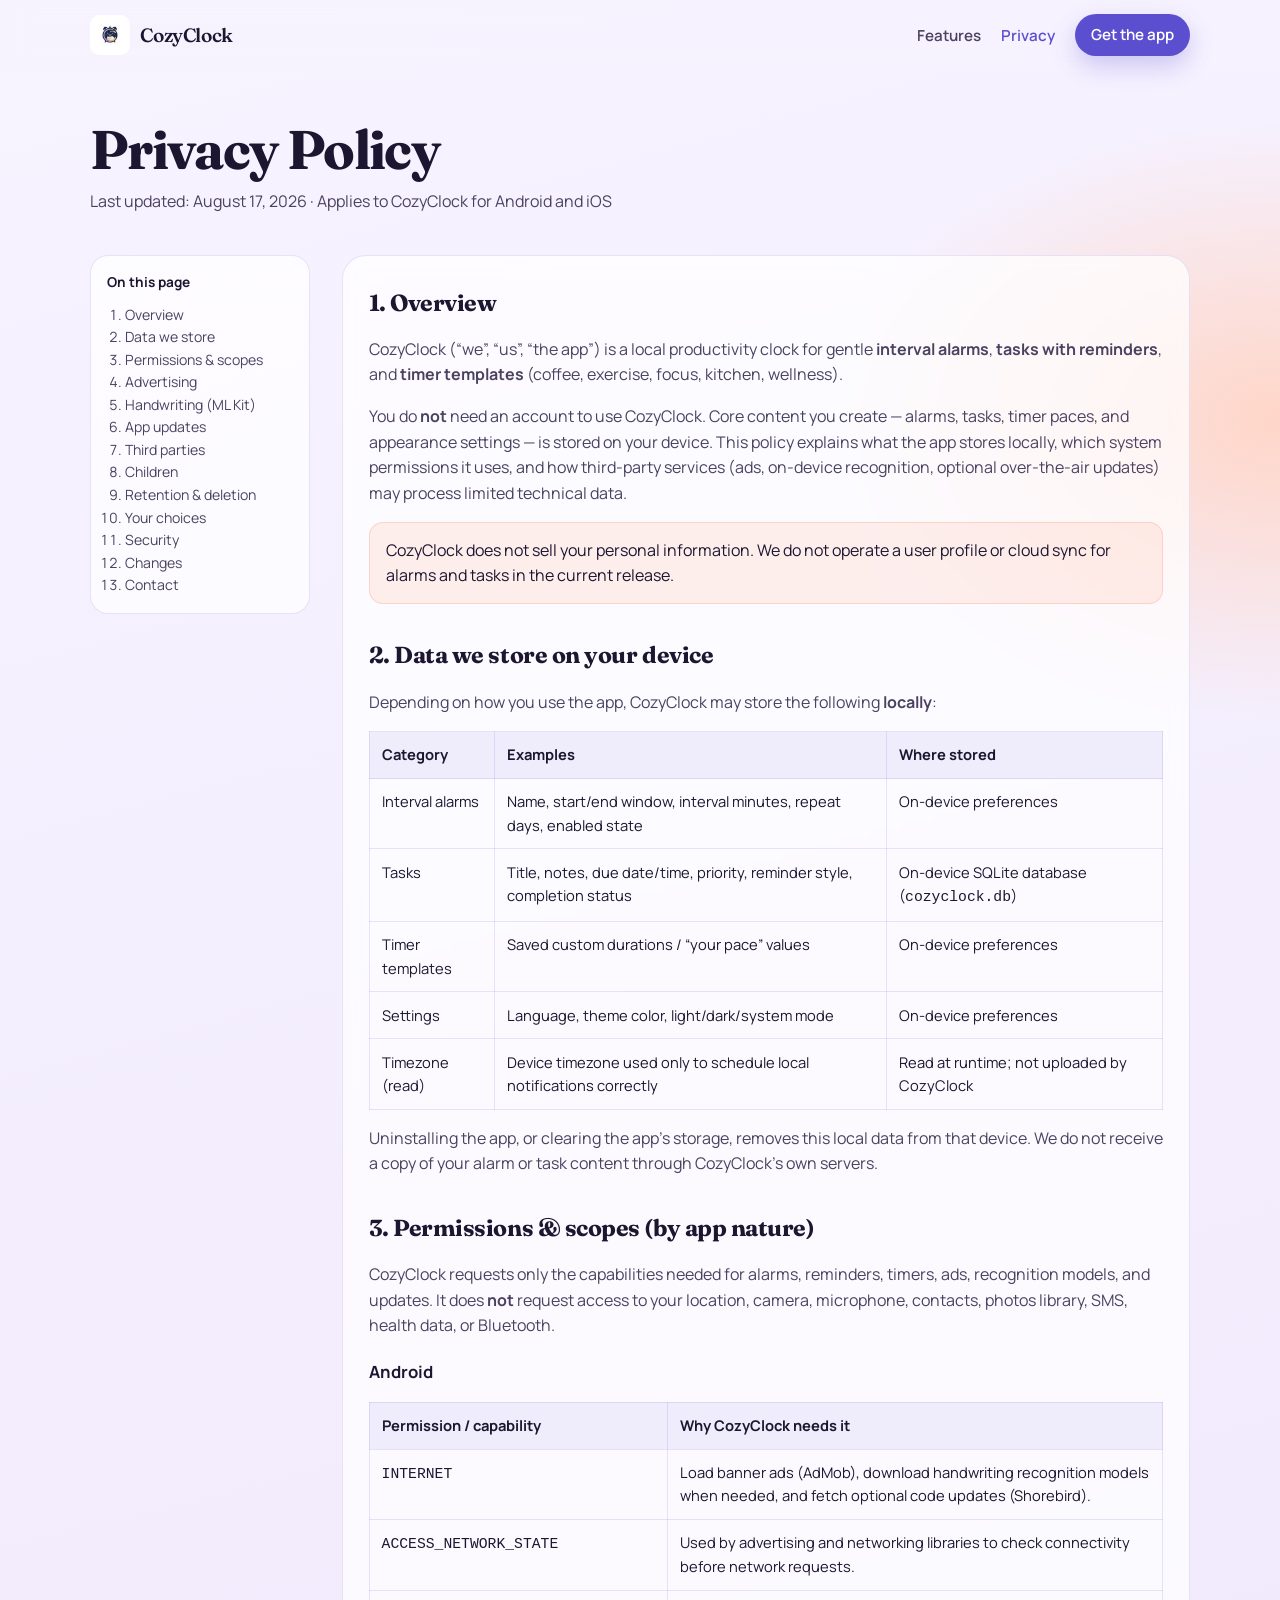
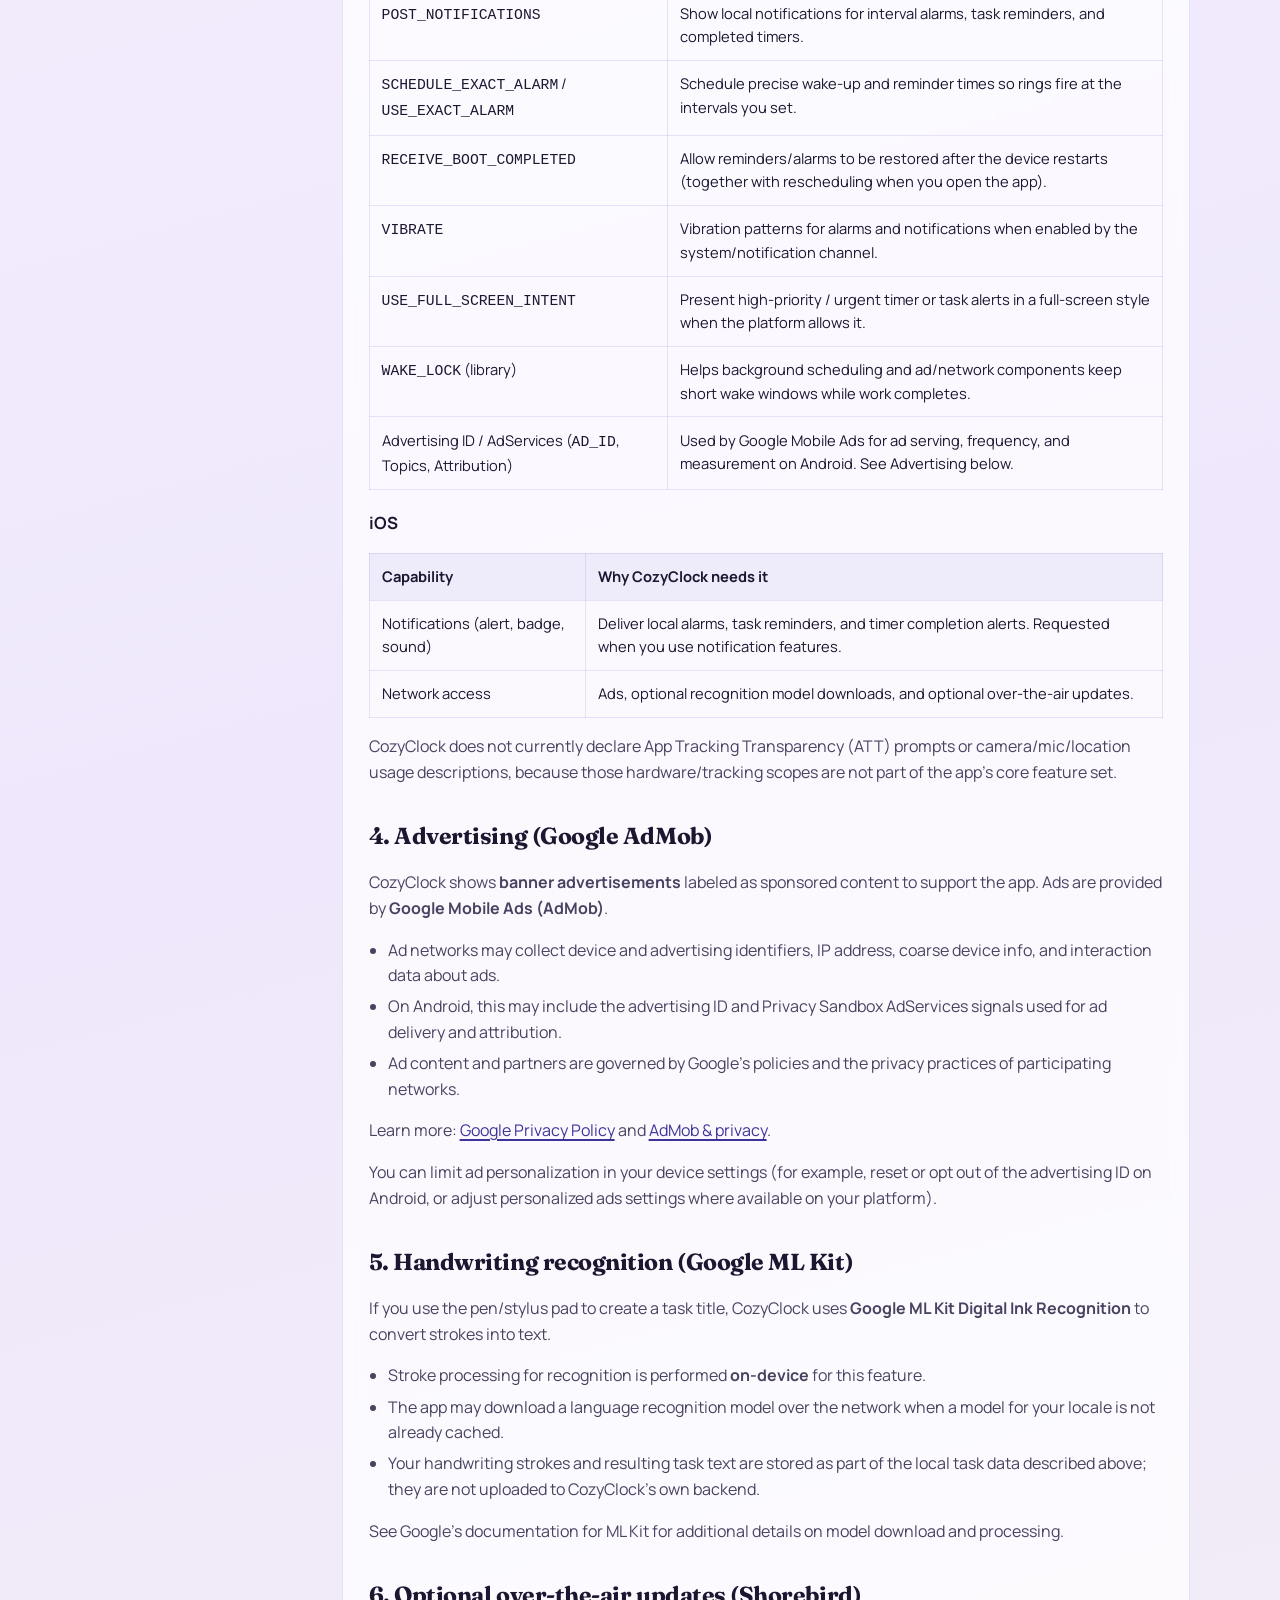
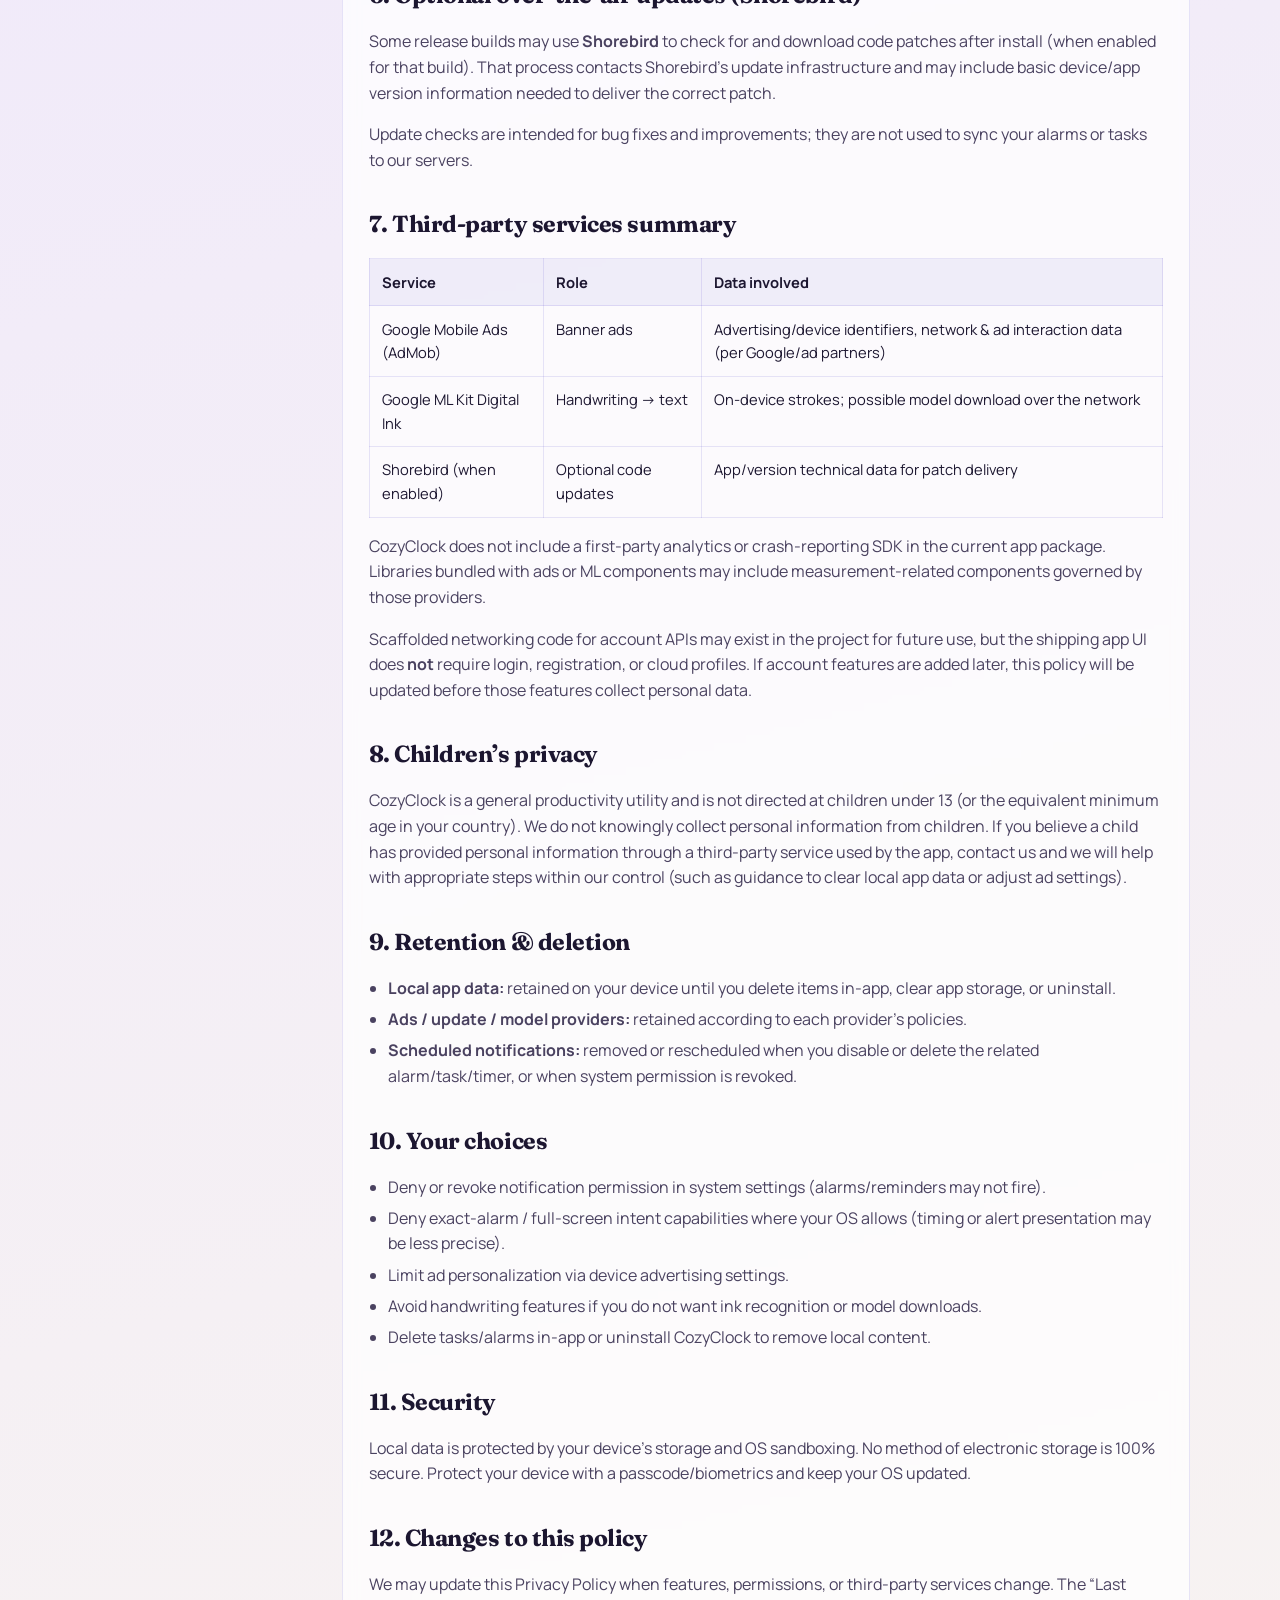
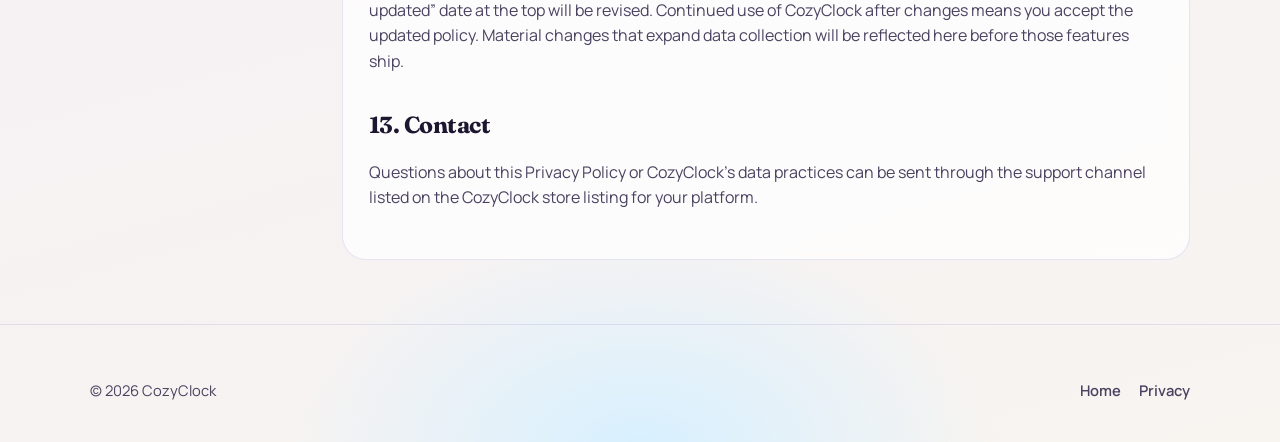
==== privacy.html @ d04f3361 "Add files via upload" ====
<!DOCTYPE html>
<html lang="en">
<head>
  <meta charset="UTF-8" />
  <meta name="viewport" content="width=device-width, initial-scale=1" />
  <title>Privacy Policy — CozyClock</title>
  <meta name="description" content="Privacy Policy for CozyClock, covering local data, notifications, advertising, handwriting recognition, and app permissions." />
  <meta name="theme-color" content="#5B4FCF" />
  <link rel="icon" href="assets/favicon.png" type="image/png" />
  <link rel="preconnect" href="https://fonts.googleapis.com" />
  <link rel="preconnect" href="https://fonts.gstatic.com" crossorigin />
  <link href="https://fonts.googleapis.com/css2?family=Fraunces:opsz,wght@9..144,500;9..144,650&family=Manrope:wght@400;600;700&display=swap" rel="stylesheet" />
  <link rel="stylesheet" href="css/style.css" />
</head>
<body>
  <header class="site-nav" id="siteNav">
    <div class="container nav-inner">
      <a class="brand" href="index.html">
        <img src="assets/logo.png" width="40" height="40" alt="CozyClock logo" />
        CozyClock
      </a>
      <button class="nav-toggle" id="navToggle" type="button" aria-label="Open menu" aria-expanded="false">
        <span></span><span></span><span></span>
      </button>
      <ul class="nav-links" id="navLinks">
        <li><a href="index.html#features">Features</a></li>
        <li><a class="is-active" href="privacy.html">Privacy</a></li>
        <li><a class="nav-cta" href="index.html#download">Get the app</a></li>
      </ul>
    </div>
  </header>

  <main>
    <div class="container page-hero">
      <h1>Privacy Policy</h1>
      <p class="meta">Last updated: August 17, 2026 · Applies to CozyClock for Android and iOS</p>
    </div>

    <section class="legal">
      <div class="container legal-layout">
        <nav class="toc" aria-label="Policy sections">
          <strong>On this page</strong>
          <ol>
            <li><a href="#overview">Overview</a></li>
            <li><a href="#data-we-store">Data we store</a></li>
            <li><a href="#permissions">Permissions &amp; scopes</a></li>
            <li><a href="#ads">Advertising</a></li>
            <li><a href="#mlkit">Handwriting (ML Kit)</a></li>
            <li><a href="#updates">App updates</a></li>
            <li><a href="#third-parties">Third parties</a></li>
            <li><a href="#children">Children</a></li>
            <li><a href="#retention">Retention &amp; deletion</a></li>
            <li><a href="#your-choices">Your choices</a></li>
            <li><a href="#security">Security</a></li>
            <li><a href="#changes">Changes</a></li>
            <li><a href="#contact">Contact</a></li>
          </ol>
        </nav>

        <article class="legal-body">
          <h2 id="overview">1. Overview</h2>
          <p>
            CozyClock (“we”, “us”, “the app”) is a local productivity clock for gentle <strong>interval alarms</strong>,
            <strong>tasks with reminders</strong>, and <strong>timer templates</strong> (coffee, exercise, focus, kitchen, wellness).
          </p>
          <p>
            You do <strong>not</strong> need an account to use CozyClock. Core content you create — alarms, tasks, timer paces,
            and appearance settings — is stored on your device. This policy explains what the app stores locally, which
            system permissions it uses, and how third-party services (ads, on-device recognition, optional over-the-air updates)
            may process limited technical data.
          </p>
          <div class="note">
            CozyClock does not sell your personal information. We do not operate a user profile or cloud sync for alarms and tasks in the current release.
          </div>

          <h2 id="data-we-store">2. Data we store on your device</h2>
          <p>Depending on how you use the app, CozyClock may store the following <strong>locally</strong>:</p>
          <table class="scope-table">
            <thead>
              <tr>
                <th>Category</th>
                <th>Examples</th>
                <th>Where stored</th>
              </tr>
            </thead>
            <tbody>
              <tr>
                <td>Interval alarms</td>
                <td>Name, start/end window, interval minutes, repeat days, enabled state</td>
                <td>On-device preferences</td>
              </tr>
              <tr>
                <td>Tasks</td>
                <td>Title, notes, due date/time, priority, reminder style, completion status</td>
                <td>On-device SQLite database (<code>cozyclock.db</code>)</td>
              </tr>
              <tr>
                <td>Timer templates</td>
                <td>Saved custom durations / “your pace” values</td>
                <td>On-device preferences</td>
              </tr>
              <tr>
                <td>Settings</td>
                <td>Language, theme color, light/dark/system mode</td>
                <td>On-device preferences</td>
              </tr>
              <tr>
                <td>Timezone (read)</td>
                <td>Device timezone used only to schedule local notifications correctly</td>
                <td>Read at runtime; not uploaded by CozyClock</td>
              </tr>
            </tbody>
          </table>
          <p>
            Uninstalling the app, or clearing the app’s storage, removes this local data from that device.
            We do not receive a copy of your alarm or task content through CozyClock’s own servers.
          </p>

          <h2 id="permissions">3. Permissions &amp; scopes (by app nature)</h2>
          <p>
            CozyClock requests only the capabilities needed for alarms, reminders, timers, ads, recognition models, and updates.
            It does <strong>not</strong> request access to your location, camera, microphone, contacts, photos library, SMS, health data, or Bluetooth.
          </p>

          <h3>Android</h3>
          <table class="scope-table">
            <thead>
              <tr>
                <th>Permission / capability</th>
                <th>Why CozyClock needs it</th>
              </tr>
            </thead>
            <tbody>
              <tr>
                <td><code>INTERNET</code></td>
                <td>Load banner ads (AdMob), download handwriting recognition models when needed, and fetch optional code updates (Shorebird).</td>
              </tr>
              <tr>
                <td><code>ACCESS_NETWORK_STATE</code></td>
                <td>Used by advertising and networking libraries to check connectivity before network requests.</td>
              </tr>
              <tr>
                <td><code>POST_NOTIFICATIONS</code></td>
                <td>Show local notifications for interval alarms, task reminders, and completed timers.</td>
              </tr>
              <tr>
                <td><code>SCHEDULE_EXACT_ALARM</code> / <code>USE_EXACT_ALARM</code></td>
                <td>Schedule precise wake-up and reminder times so rings fire at the intervals you set.</td>
              </tr>
              <tr>
                <td><code>RECEIVE_BOOT_COMPLETED</code></td>
                <td>Allow reminders/alarms to be restored after the device restarts (together with rescheduling when you open the app).</td>
              </tr>
              <tr>
                <td><code>VIBRATE</code></td>
                <td>Vibration patterns for alarms and notifications when enabled by the system/notification channel.</td>
              </tr>
              <tr>
                <td><code>USE_FULL_SCREEN_INTENT</code></td>
                <td>Present high-priority / urgent timer or task alerts in a full-screen style when the platform allows it.</td>
              </tr>
              <tr>
                <td><code>WAKE_LOCK</code> (library)</td>
                <td>Helps background scheduling and ad/network components keep short wake windows while work completes.</td>
              </tr>
              <tr>
                <td>Advertising ID / AdServices (<code>AD_ID</code>, Topics, Attribution)</td>
                <td>Used by Google Mobile Ads for ad serving, frequency, and measurement on Android. See Advertising below.</td>
              </tr>
            </tbody>
          </table>

          <h3>iOS</h3>
          <table class="scope-table">
            <thead>
              <tr>
                <th>Capability</th>
                <th>Why CozyClock needs it</th>
              </tr>
            </thead>
            <tbody>
              <tr>
                <td>Notifications (alert, badge, sound)</td>
                <td>Deliver local alarms, task reminders, and timer completion alerts. Requested when you use notification features.</td>
              </tr>
              <tr>
                <td>Network access</td>
                <td>Ads, optional recognition model downloads, and optional over-the-air updates.</td>
              </tr>
            </tbody>
          </table>
          <p>
            CozyClock does not currently declare App Tracking Transparency (ATT) prompts or camera/mic/location usage descriptions,
            because those hardware/tracking scopes are not part of the app’s core feature set.
          </p>

          <h2 id="ads">4. Advertising (Google AdMob)</h2>
          <p>
            CozyClock shows <strong>banner advertisements</strong> labeled as sponsored content to support the app.
            Ads are provided by <strong>Google Mobile Ads (AdMob)</strong>.
          </p>
          <ul>
            <li>Ad networks may collect device and advertising identifiers, IP address, coarse device info, and interaction data about ads.</li>
            <li>On Android, this may include the advertising ID and Privacy Sandbox AdServices signals used for ad delivery and attribution.</li>
            <li>Ad content and partners are governed by Google’s policies and the privacy practices of participating networks.</li>
          </ul>
          <p>
            Learn more: <a href="https://policies.google.com/privacy" rel="noopener noreferrer" target="_blank">Google Privacy Policy</a>
            and <a href="https://support.google.com/admob/answer/6128543" rel="noopener noreferrer" target="_blank">AdMob &amp; privacy</a>.
          </p>
          <p>
            You can limit ad personalization in your device settings (for example, reset or opt out of the advertising ID on Android,
            or adjust personalized ads settings where available on your platform).
          </p>

          <h2 id="mlkit">5. Handwriting recognition (Google ML Kit)</h2>
          <p>
            If you use the pen/stylus pad to create a task title, CozyClock uses <strong>Google ML Kit Digital Ink Recognition</strong>
            to convert strokes into text.
          </p>
          <ul>
            <li>Stroke processing for recognition is performed <strong>on-device</strong> for this feature.</li>
            <li>The app may download a language recognition model over the network when a model for your locale is not already cached.</li>
            <li>Your handwriting strokes and resulting task text are stored as part of the local task data described above; they are not uploaded to CozyClock’s own backend.</li>
          </ul>
          <p>
            See Google’s documentation for ML Kit for additional details on model download and processing.
          </p>

          <h2 id="updates">6. Optional over-the-air updates (Shorebird)</h2>
          <p>
            Some release builds may use <strong>Shorebird</strong> to check for and download code patches after install
            (when enabled for that build). That process contacts Shorebird’s update infrastructure and may include
            basic device/app version information needed to deliver the correct patch.
          </p>
          <p>
            Update checks are intended for bug fixes and improvements; they are not used to sync your alarms or tasks to our servers.
          </p>

          <h2 id="third-parties">7. Third-party services summary</h2>
          <table class="scope-table">
            <thead>
              <tr>
                <th>Service</th>
                <th>Role</th>
                <th>Data involved</th>
              </tr>
            </thead>
            <tbody>
              <tr>
                <td>Google Mobile Ads (AdMob)</td>
                <td>Banner ads</td>
                <td>Advertising/device identifiers, network &amp; ad interaction data (per Google/ad partners)</td>
              </tr>
              <tr>
                <td>Google ML Kit Digital Ink</td>
                <td>Handwriting → text</td>
                <td>On-device strokes; possible model download over the network</td>
              </tr>
              <tr>
                <td>Shorebird (when enabled)</td>
                <td>Optional code updates</td>
                <td>App/version technical data for patch delivery</td>
              </tr>
            </tbody>
          </table>
          <p>
            CozyClock does not include a first-party analytics or crash-reporting SDK in the current app package.
            Libraries bundled with ads or ML components may include measurement-related components governed by those providers.
          </p>
          <p>
            Scaffolded networking code for account APIs may exist in the project for future use, but the shipping app UI
            does <strong>not</strong> require login, registration, or cloud profiles. If account features are added later,
            this policy will be updated before those features collect personal data.
          </p>

          <h2 id="children">8. Children’s privacy</h2>
          <p>
            CozyClock is a general productivity utility and is not directed at children under 13 (or the equivalent minimum age
            in your country). We do not knowingly collect personal information from children. If you believe a child has
            provided personal information through a third-party service used by the app, contact us and we will help with
            appropriate steps within our control (such as guidance to clear local app data or adjust ad settings).
          </p>

          <h2 id="retention">9. Retention &amp; deletion</h2>
          <ul>
            <li><strong>Local app data:</strong> retained on your device until you delete items in-app, clear app storage, or uninstall.</li>
            <li><strong>Ads / update / model providers:</strong> retained according to each provider’s policies.</li>
            <li><strong>Scheduled notifications:</strong> removed or rescheduled when you disable or delete the related alarm/task/timer, or when system permission is revoked.</li>
          </ul>

          <h2 id="your-choices">10. Your choices</h2>
          <ul>
            <li>Deny or revoke notification permission in system settings (alarms/reminders may not fire).</li>
            <li>Deny exact-alarm / full-screen intent capabilities where your OS allows (timing or alert presentation may be less precise).</li>
            <li>Limit ad personalization via device advertising settings.</li>
            <li>Avoid handwriting features if you do not want ink recognition or model downloads.</li>
            <li>Delete tasks/alarms in-app or uninstall CozyClock to remove local content.</li>
          </ul>

          <h2 id="security">11. Security</h2>
          <p>
            Local data is protected by your device’s storage and OS sandboxing. No method of electronic storage is 100% secure.
            Protect your device with a passcode/biometrics and keep your OS updated.
          </p>

          <h2 id="changes">12. Changes to this policy</h2>
          <p>
            We may update this Privacy Policy when features, permissions, or third-party services change.
            The “Last updated” date at the top will be revised. Continued use of CozyClock after changes means you accept the updated policy.
            Material changes that expand data collection will be reflected here before those features ship.
          </p>

          <h2 id="contact">13. Contact</h2>
          <p>
            Questions about this Privacy Policy or CozyClock’s data practices can be sent through the support channel listed on the CozyClock store listing for your platform.
          </p>
        </article>
      </div>
    </section>
  </main>

  <footer class="site-footer">
    <div class="container footer-inner">
      <p>© <span id="year"></span> CozyClock</p>
      <ul class="footer-links">
        <li><a href="index.html">Home</a></li>
        <li><a href="privacy.html">Privacy</a></li>
      </ul>
    </div>
  </footer>

  <script src="https://code.jquery.com/jquery-3.7.1.min.js" integrity="sha256-/JqT3SQfawRcv/BIHPThkBvs0OEvtFFmqPF/lYI/Cxo=" crossorigin="anonymous"></script>
  <script src="js/main.js"></script>
</body>
</html>
---- css/style.css ----
:root {
  --ink: #1c1630;
  --ink-soft: #4a4260;
  --mist: #f3eefc;
  --lilac: #c9b8f5;
  --royal: #5b4fcf;
  --royal-deep: #3d3499;
  --coral: #ff8a65;
  --coral-deep: #e56a45;
  --surface: rgba(255, 255, 255, 0.72);
  --line: rgba(91, 79, 207, 0.14);
  --shadow: 0 24px 60px rgba(61, 52, 153, 0.18);
  --radius: 22px;
  --font-display: "Fraunces", Georgia, serif;
  --font-body: "Manrope", "Segoe UI", sans-serif;
  --max: 1100px;
}

*,
*::before,
*::after {
  box-sizing: border-box;
}

html {
  scroll-behavior: smooth;
}

body {
  margin: 0;
  font-family: var(--font-body);
  color: var(--ink);
  background:
    radial-gradient(1200px 700px at 12% -10%, #ddd2ff 0%, transparent 55%),
    radial-gradient(900px 600px at 100% 8%, #ffd6c8 0%, transparent 50%),
    radial-gradient(800px 500px at 50% 100%, #d7f0ff 0%, transparent 45%),
    linear-gradient(165deg, #f7f3ff 0%, #efe8fc 45%, #f8f4f0 100%);
  min-height: 100vh;
  line-height: 1.6;
  overflow-x: hidden;
}

img {
  max-width: 100%;
  height: auto;
  display: block;
}

a {
  color: var(--royal-deep);
  text-decoration-thickness: 1.5px;
  text-underline-offset: 3px;
}

a:hover {
  color: var(--coral-deep);
}

.container {
  width: min(100% - 2.5rem, var(--max));
  margin-inline: auto;
}

/* —— Nav —— */
.site-nav {
  position: sticky;
  top: 0;
  z-index: 50;
  backdrop-filter: blur(14px);
  background: rgba(247, 243, 255, 0.78);
  border-bottom: 1px solid transparent;
  transition: border-color 0.25s ease, box-shadow 0.25s ease;
}

.site-nav.is-scrolled {
  border-bottom-color: var(--line);
  box-shadow: 0 8px 30px rgba(61, 52, 153, 0.06);
}

.nav-inner {
  display: flex;
  align-items: center;
  justify-content: space-between;
  padding: 0.9rem 0;
  gap: 1rem;
}

.brand {
  display: inline-flex;
  align-items: center;
  gap: 0.65rem;
  color: inherit;
  text-decoration: none;
  font-family: var(--font-display);
  font-weight: 600;
  font-size: 1.2rem;
  letter-spacing: -0.02em;
}

.brand img {
  width: 40px;
  height: 40px;
  object-fit: contain;
  object-position: center;
  flex-shrink: 0;
  border-radius: 10px;
  background: #fff;
}

.logo-stage {
  position: relative;
  z-index: 2;
  width: min(100%, 340px);
  display: grid;
  place-items: center;
  animation: floatPhone 5.5s ease-in-out infinite;
}

.hero-logo {
  width: min(100%, 300px);
  height: auto;
  object-fit: contain;
  object-position: center;
  display: block;
}

.nav-links {
  display: flex;
  align-items: center;
  gap: 1.25rem;
  list-style: none;
  margin: 0;
  padding: 0;
}

.nav-links a {
  text-decoration: none;
  color: var(--ink-soft);
  font-size: 0.95rem;
  font-weight: 600;
}

.nav-links a:hover,
.nav-links a.is-active {
  color: var(--royal);
}

.nav-cta {
  display: inline-flex;
  align-items: center;
  justify-content: center;
  padding: 0.55rem 1rem;
  border-radius: 999px;
  background: var(--royal);
  color: #fff !important;
  text-decoration: none !important;
  font-weight: 700;
  font-size: 0.9rem;
  box-shadow: 0 10px 24px rgba(91, 79, 207, 0.28);
  transition: transform 0.2s ease, background 0.2s ease;
}

.nav-cta:hover {
  background: var(--royal-deep);
  transform: translateY(-1px);
  color: #fff !important;
}

.nav-toggle {
  display: none;
  border: 0;
  background: transparent;
  width: 42px;
  height: 42px;
  border-radius: 12px;
  cursor: pointer;
  position: relative;
}

.nav-toggle span {
  position: absolute;
  left: 11px;
  right: 11px;
  height: 2px;
  background: var(--ink);
  border-radius: 2px;
  transition: 0.2s ease;
}

.nav-toggle span:nth-child(1) { top: 14px; }
.nav-toggle span:nth-child(2) { top: 20px; }
.nav-toggle span:nth-child(3) { top: 26px; }

.nav-toggle.is-open span:nth-child(1) {
  top: 20px;
  transform: rotate(45deg);
}
.nav-toggle.is-open span:nth-child(2) { opacity: 0; }
.nav-toggle.is-open span:nth-child(3) {
  top: 20px;
  transform: rotate(-45deg);
}

/* —— Hero —— */
.hero {
  position: relative;
  min-height: calc(100vh - 72px);
  display: grid;
  align-items: center;
  padding: 2.5rem 0 4rem;
  overflow: hidden;
}

.hero-grid {
  display: grid;
  grid-template-columns: 1.05fr 0.95fr;
  gap: 2.5rem;
  align-items: center;
}

.hero-copy {
  position: relative;
  z-index: 2;
}

.hero-brand {
  margin: 0 0 0.85rem;
  font-family: var(--font-display);
  font-size: clamp(3rem, 7vw, 5.2rem);
  line-height: 0.95;
  letter-spacing: -0.04em;
  font-weight: 650;
  background: linear-gradient(120deg, var(--royal-deep) 10%, var(--royal) 45%, var(--coral) 100%);
  -webkit-background-clip: text;
  background-clip: text;
  color: transparent;
}

.hero-title {
  margin: 0 0 1rem;
  font-family: var(--font-display);
  font-size: clamp(1.45rem, 2.8vw, 2rem);
  font-weight: 500;
  line-height: 1.25;
  letter-spacing: -0.02em;
  color: var(--ink);
  max-width: 16ch;
}

.hero-lead {
  margin: 0 0 1.75rem;
  font-size: 1.08rem;
  color: var(--ink-soft);
  max-width: 36ch;
}

.cta-row {
  display: flex;
  flex-wrap: wrap;
  gap: 0.75rem;
}

.btn {
  display: inline-flex;
  align-items: center;
  justify-content: center;
  gap: 0.45rem;
  padding: 0.85rem 1.35rem;
  border-radius: 999px;
  font-weight: 700;
  font-size: 0.95rem;
  text-decoration: none;
  border: 1.5px solid transparent;
  transition: transform 0.2s ease, box-shadow 0.2s ease, background 0.2s ease;
  cursor: pointer;
}

.btn:hover {
  transform: translateY(-2px);
}

.btn-primary {
  background: linear-gradient(135deg, var(--royal) 0%, var(--royal-deep) 100%);
  color: #fff;
  box-shadow: 0 14px 32px rgba(91, 79, 207, 0.32);
}

.btn-primary:hover {
  color: #fff;
}

.btn-ghost {
  background: var(--surface);
  border-color: var(--line);
  color: var(--ink);
  backdrop-filter: blur(8px);
}

.btn-ghost:hover {
  color: var(--royal);
}

.hero-visual {
  position: relative;
  min-height: 420px;
  display: grid;
  place-items: center;
}

.hero-glow {
  position: absolute;
  inset: 8% 6%;
  background:
    radial-gradient(circle at 40% 35%, rgba(91, 79, 207, 0.35), transparent 55%),
    radial-gradient(circle at 70% 70%, rgba(255, 138, 101, 0.28), transparent 50%);
  filter: blur(8px);
  animation: pulseGlow 7s ease-in-out infinite;
}

.phone-shell {
  position: relative;
  width: min(100%, 300px);
  aspect-ratio: 9 / 17.5;
  border-radius: 36px;
  padding: 12px;
  background: linear-gradient(160deg, #2a2348, #151025);
  box-shadow: var(--shadow);
  animation: floatPhone 5.5s ease-in-out infinite;
}

.phone-screen {
  height: 100%;
  border-radius: 26px;
  overflow: hidden;
  background:
    linear-gradient(165deg, #6a5de8 0%, #4b3fc0 42%, #2f286e 100%);
  color: #fff;
  padding: 1.4rem 1.15rem 1.2rem;
  display: flex;
  flex-direction: column;
  gap: 1rem;
}

.phone-top {
  display: flex;
  justify-content: space-between;
  align-items: center;
  font-size: 0.78rem;
  opacity: 0.9;
}

.phone-clock {
  text-align: center;
  margin-top: 0.4rem;
}

.phone-clock .time {
  font-family: var(--font-display);
  font-size: 2.8rem;
  letter-spacing: -0.04em;
  line-height: 1;
}

.phone-clock .label {
  margin-top: 0.35rem;
  font-size: 0.82rem;
  opacity: 0.85;
}

.phone-cards {
  display: grid;
  gap: 0.65rem;
  margin-top: auto;
}

.mini-card {
  background: rgba(255, 255, 255, 0.14);
  border: 1px solid rgba(255, 255, 255, 0.18);
  border-radius: 16px;
  padding: 0.75rem 0.85rem;
  backdrop-filter: blur(6px);
}

.mini-card strong {
  display: block;
  font-size: 0.88rem;
}

.mini-card span {
  font-size: 0.75rem;
  opacity: 0.8;
}

.orbit {
  position: absolute;
  border-radius: 50%;
  border: 1px dashed rgba(91, 79, 207, 0.28);
  animation: spinSlow 28s linear infinite;
}

.orbit-1 {
  width: 360px;
  height: 360px;
}
.orbit-2 {
  width: 460px;
  height: 460px;
  animation-direction: reverse;
  animation-duration: 40s;
}

/* —— Sections —— */
section {
  padding: 4.5rem 0;
}

.section-head {
  max-width: 38rem;
  margin-bottom: 2.25rem;
}

.section-head h2 {
  margin: 0 0 0.65rem;
  font-family: var(--font-display);
  font-size: clamp(1.8rem, 3.4vw, 2.5rem);
  letter-spacing: -0.03em;
  line-height: 1.15;
}

.section-head p {
  margin: 0;
  color: var(--ink-soft);
  font-size: 1.05rem;
}

.feature-list {
  display: grid;
  grid-template-columns: repeat(3, 1fr);
  gap: 1.25rem;
}

.feature {
  padding: 1.4rem 1.35rem 1.5rem;
  border-radius: var(--radius);
  background: var(--surface);
  border: 1px solid var(--line);
  backdrop-filter: blur(10px);
  transition: transform 0.25s ease, box-shadow 0.25s ease;
}

.feature:hover {
  transform: translateY(-4px);
  box-shadow: 0 18px 40px rgba(61, 52, 153, 0.1);
}

.feature-icon {
  width: 44px;
  height: 44px;
  border-radius: 14px;
  display: grid;
  place-items: center;
  margin-bottom: 1rem;
  background: linear-gradient(145deg, rgba(91, 79, 207, 0.16), rgba(255, 138, 101, 0.18));
  color: var(--royal-deep);
  font-size: 1.2rem;
}

.feature h3 {
  margin: 0 0 0.45rem;
  font-size: 1.12rem;
  letter-spacing: -0.02em;
}

.feature p {
  margin: 0;
  color: var(--ink-soft);
  font-size: 0.96rem;
}

.how {
  background: linear-gradient(180deg, transparent, rgba(255, 255, 255, 0.35), transparent);
}

.steps {
  display: grid;
  grid-template-columns: repeat(3, 1fr);
  gap: 1.5rem;
  counter-reset: step;
}

.step {
  position: relative;
  padding-left: 0.25rem;
}

.step::before {
  counter-increment: step;
  content: counter(step);
  display: inline-grid;
  place-items: center;
  width: 36px;
  height: 36px;
  border-radius: 50%;
  margin-bottom: 0.85rem;
  background: var(--royal);
  color: #fff;
  font-weight: 700;
  font-size: 0.9rem;
  box-shadow: 0 10px 22px rgba(91, 79, 207, 0.25);
}

.step h3 {
  margin: 0 0 0.4rem;
  font-size: 1.1rem;
}

.step p {
  margin: 0;
  color: var(--ink-soft);
}

.privacy-teaser {
  display: grid;
  grid-template-columns: 1.2fr 0.8fr;
  gap: 2rem;
  align-items: center;
  padding: 2rem;
  border-radius: 28px;
  background:
    linear-gradient(135deg, rgba(91, 79, 207, 0.1), rgba(255, 138, 101, 0.12)),
    var(--surface);
  border: 1px solid var(--line);
}

.privacy-teaser ul {
  margin: 0.85rem 0 0;
  padding-left: 1.1rem;
  color: var(--ink-soft);
}

.privacy-teaser li + li {
  margin-top: 0.35rem;
}

.download {
  text-align: center;
}

.download .section-head {
  margin-inline: auto;
}

.store-row {
  display: flex;
  flex-wrap: wrap;
  justify-content: center;
  gap: 0.85rem;
  margin-top: 0.5rem;
}

.store-btn {
  min-width: 180px;
  background: #1c1630;
  color: #fff;
  border-radius: 14px;
  padding: 0.9rem 1.2rem;
  text-decoration: none;
  text-align: left;
  box-shadow: 0 14px 30px rgba(28, 22, 48, 0.2);
}

.store-btn small {
  display: block;
  opacity: 0.7;
  font-size: 0.72rem;
  font-weight: 500;
}

.store-btn strong {
  font-size: 1rem;
}

.store-btn:hover {
  color: #fff;
  transform: translateY(-2px);
}

.store-btn.is-soon {
  opacity: 0.72;
  pointer-events: none;
}

/* —— Footer —— */
.site-footer {
  padding: 2.5rem 0 2rem;
  border-top: 1px solid var(--line);
  color: var(--ink-soft);
  font-size: 0.92rem;
}

.footer-inner {
  display: flex;
  flex-wrap: wrap;
  gap: 1rem;
  justify-content: space-between;
  align-items: center;
}

.footer-links {
  display: flex;
  gap: 1.1rem;
  list-style: none;
  margin: 0;
  padding: 0;
}

.footer-links a {
  text-decoration: none;
  color: var(--ink-soft);
  font-weight: 600;
}

.footer-links a:hover {
  color: var(--royal);
}

/* —— Privacy page —— */
.page-hero {
  padding: 3rem 0 1.5rem;
}

.page-hero h1 {
  margin: 0 0 0.6rem;
  font-family: var(--font-display);
  font-size: clamp(2.2rem, 5vw, 3.4rem);
  letter-spacing: -0.03em;
  line-height: 1.1;
}

.page-hero .meta {
  margin: 0;
  color: var(--ink-soft);
}

.legal {
  padding: 1rem 0 4rem;
}

.legal-layout {
  display: grid;
  grid-template-columns: 220px 1fr;
  gap: 2rem;
  align-items: start;
}

.toc {
  position: sticky;
  top: 88px;
  padding: 1rem;
  border-radius: 18px;
  background: var(--surface);
  border: 1px solid var(--line);
}

.toc strong {
  display: block;
  margin-bottom: 0.65rem;
  font-size: 0.85rem;
}

.toc ol {
  margin: 0;
  padding-left: 1.1rem;
  font-size: 0.88rem;
  color: var(--ink-soft);
}

.toc a {
  text-decoration: none;
  color: inherit;
}

.toc a:hover {
  color: var(--royal);
}

.legal-body {
  background: var(--surface);
  border: 1px solid var(--line);
  border-radius: 24px;
  padding: 1.75rem 1.6rem 2rem;
  backdrop-filter: blur(8px);
}

.legal-body h2 {
  margin: 2rem 0 0.7rem;
  font-family: var(--font-display);
  font-size: 1.45rem;
  letter-spacing: -0.02em;
  scroll-margin-top: 96px;
}

.legal-body h2:first-child {
  margin-top: 0;
}

.legal-body h3 {
  margin: 1.25rem 0 0.45rem;
  font-size: 1.05rem;
}

.legal-body p,
.legal-body li {
  color: var(--ink-soft);
}

.legal-body ul,
.legal-body ol {
  padding-left: 1.2rem;
}

.legal-body li + li {
  margin-top: 0.35rem;
}

.scope-table {
  width: 100%;
  border-collapse: collapse;
  margin: 1rem 0;
  font-size: 0.92rem;
}

.scope-table th,
.scope-table td {
  border: 1px solid var(--line);
  padding: 0.7rem 0.75rem;
  text-align: left;
  vertical-align: top;
}

.scope-table th {
  background: rgba(91, 79, 207, 0.08);
  color: var(--ink);
  font-weight: 700;
}

.note {
  margin: 1rem 0;
  padding: 0.9rem 1rem;
  border-radius: 14px;
  background: rgba(255, 138, 101, 0.12);
  border: 1px solid rgba(255, 138, 101, 0.28);
  color: var(--ink);
}

/* —— Reveal —— */
.reveal {
  opacity: 0;
  transform: translateY(18px);
  transition: opacity 0.65s ease, transform 0.65s ease;
}

.reveal.is-visible {
  opacity: 1;
  transform: none;
}

@keyframes floatPhone {
  0%, 100% { transform: translateY(0); }
  50% { transform: translateY(-12px); }
}

@keyframes pulseGlow {
  0%, 100% { opacity: 0.85; transform: scale(1); }
  50% { opacity: 1; transform: scale(1.04); }
}

@keyframes spinSlow {
  to { transform: rotate(360deg); }
}

/* —— Responsive —— */
@media (max-width: 900px) {
  .hero-grid,
  .feature-list,
  .steps,
  .privacy-teaser,
  .legal-layout {
    grid-template-columns: 1fr;
  }

  .toc {
    position: static;
  }

  .hero-visual {
    min-height: 360px;
    order: -1;
  }

  .logo-stage {
    width: min(100%, 260px);
  }

  .hero-logo {
    width: min(100%, 240px);
  }

  .orbit-1,
  .orbit-2 {
    display: none;
  }
}

@media (max-width: 720px) {
  .nav-toggle {
    display: block;
  }

  .nav-links {
    position: absolute;
    top: calc(100% + 1px);
    left: 0;
    right: 0;
    display: none;
    flex-direction: column;
    align-items: stretch;
    gap: 0;
    padding: 0.75rem 1.25rem 1rem;
    background: rgba(247, 243, 255, 0.96);
    border-bottom: 1px solid var(--line);
    backdrop-filter: blur(12px);
  }

  .nav-links.is-open {
    display: flex;
  }

  .nav-links li {
    border-top: 1px solid var(--line);
  }

  .nav-links a {
    display: block;
    padding: 0.85rem 0.2rem;
  }

  .nav-cta {
    width: 100%;
    margin-top: 0.35rem;
  }

  .hero {
    min-height: auto;
    padding-top: 1.5rem;
  }

  .hero-title {
    max-width: none;
  }
}
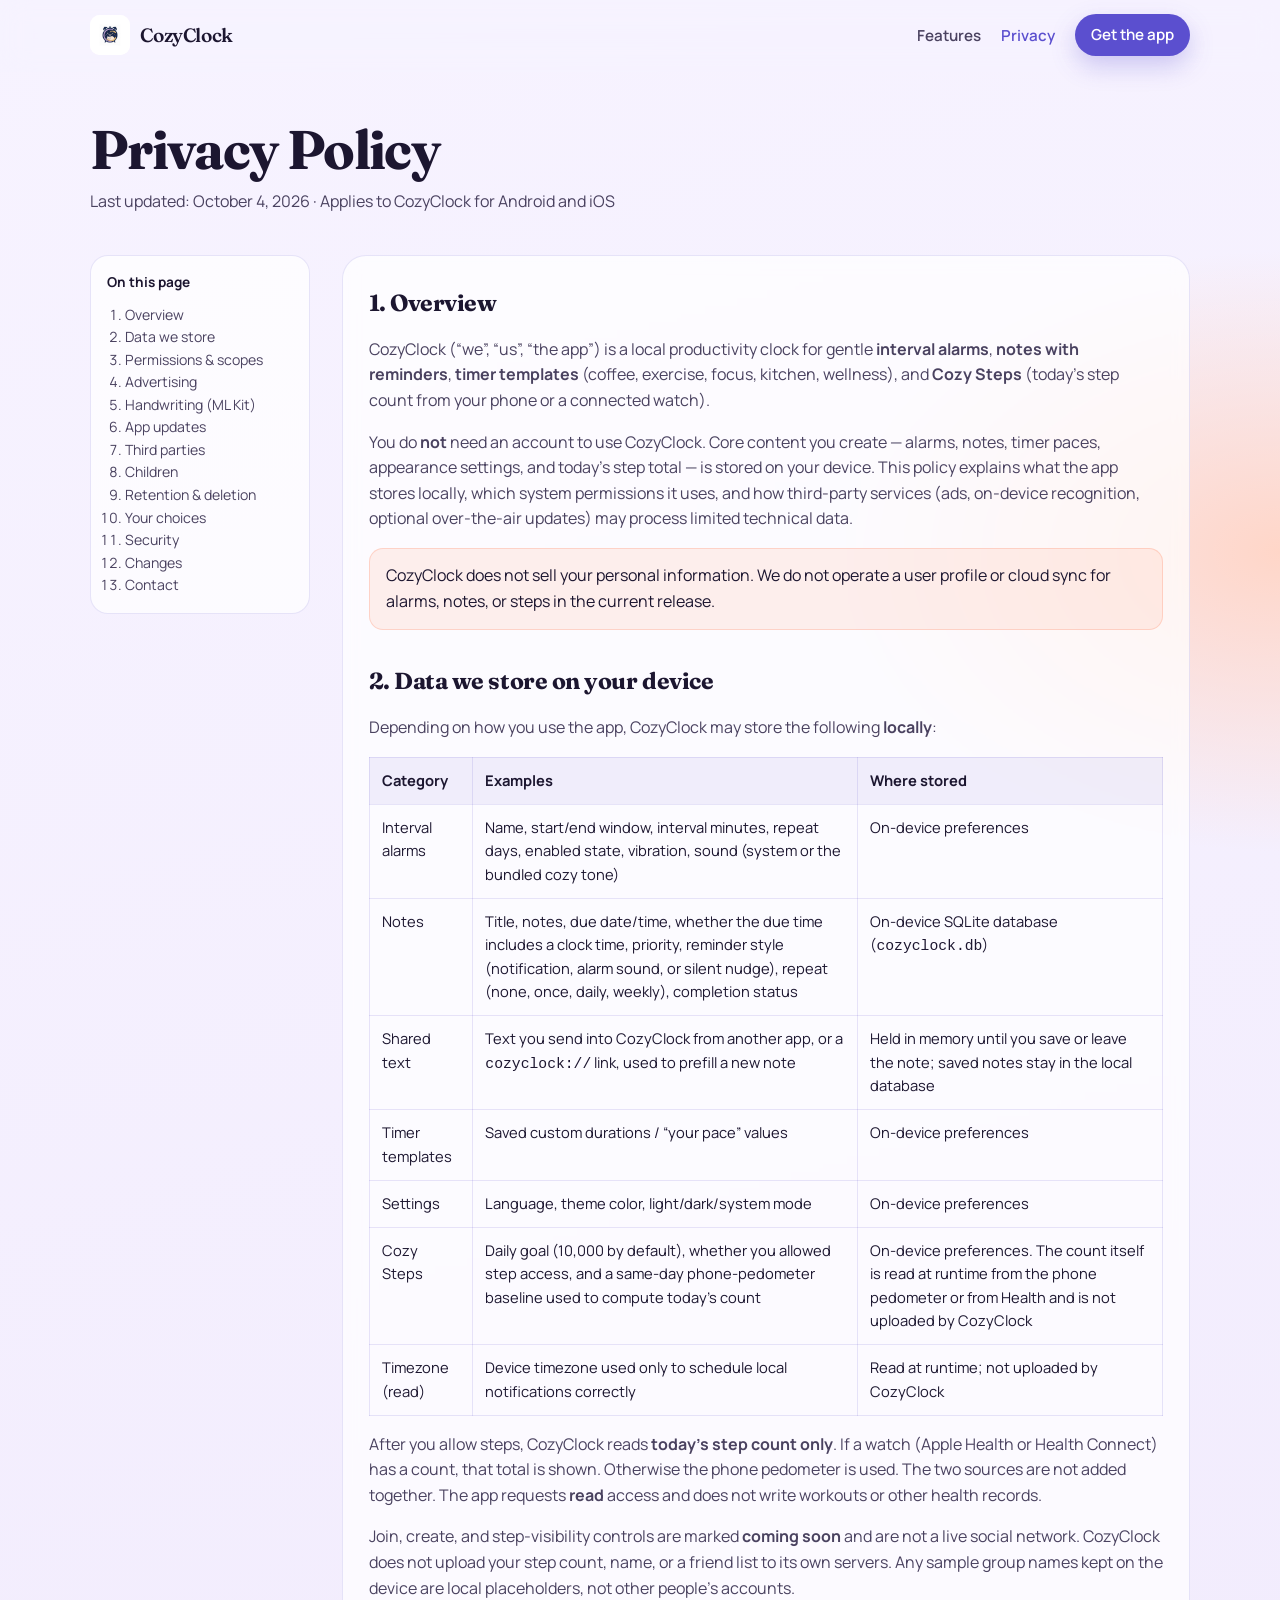
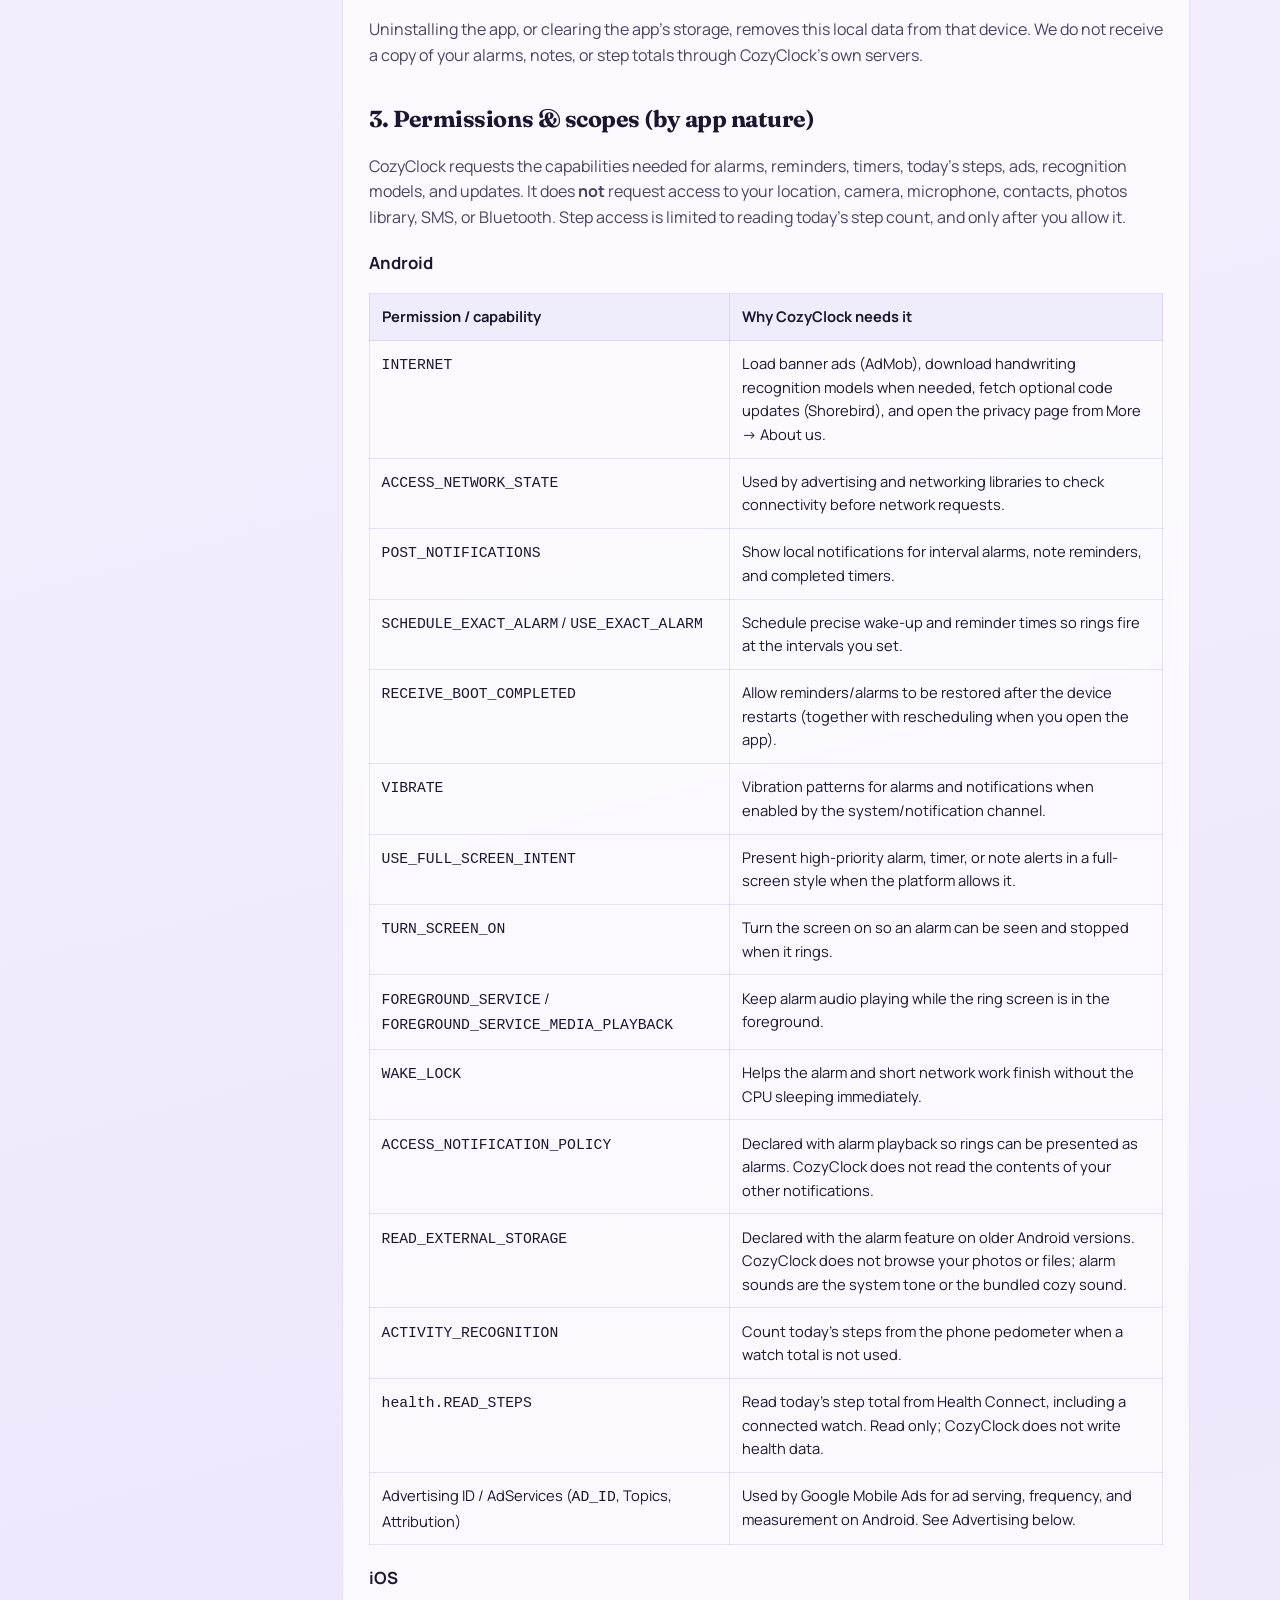
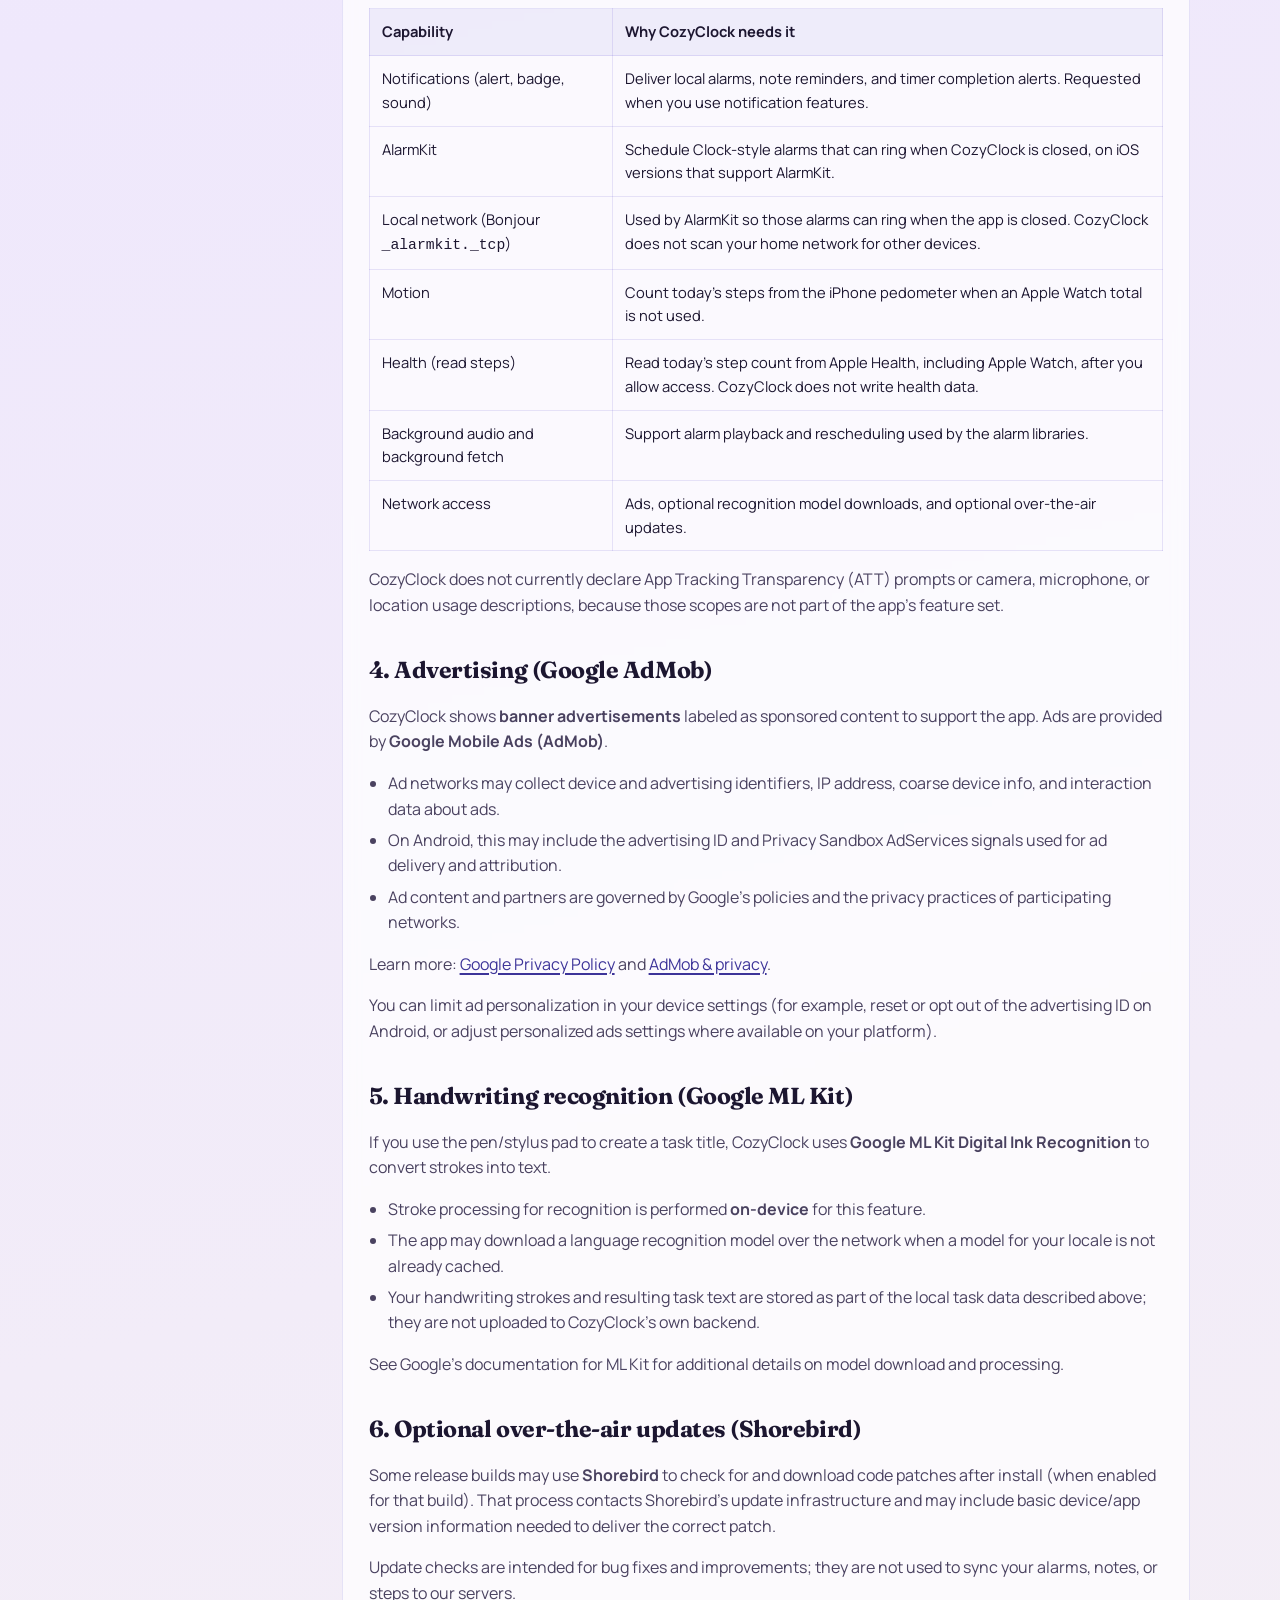
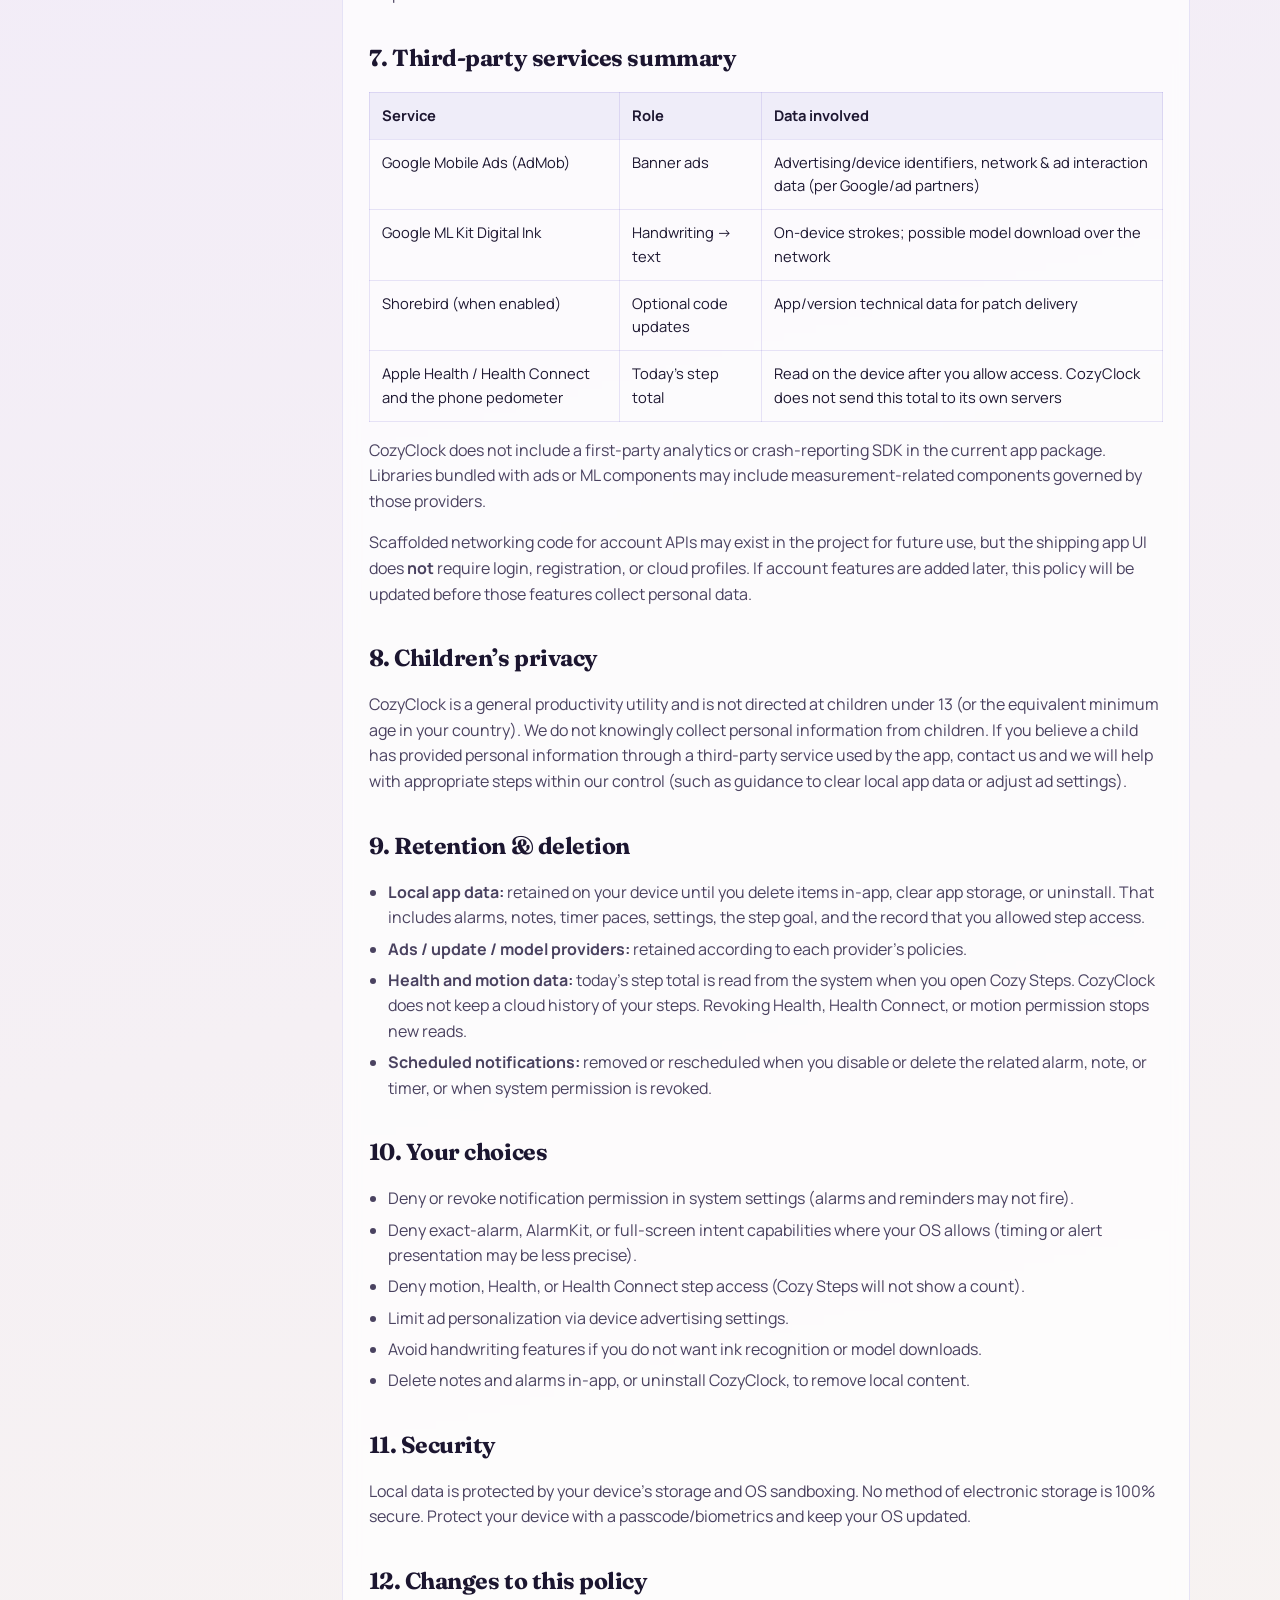
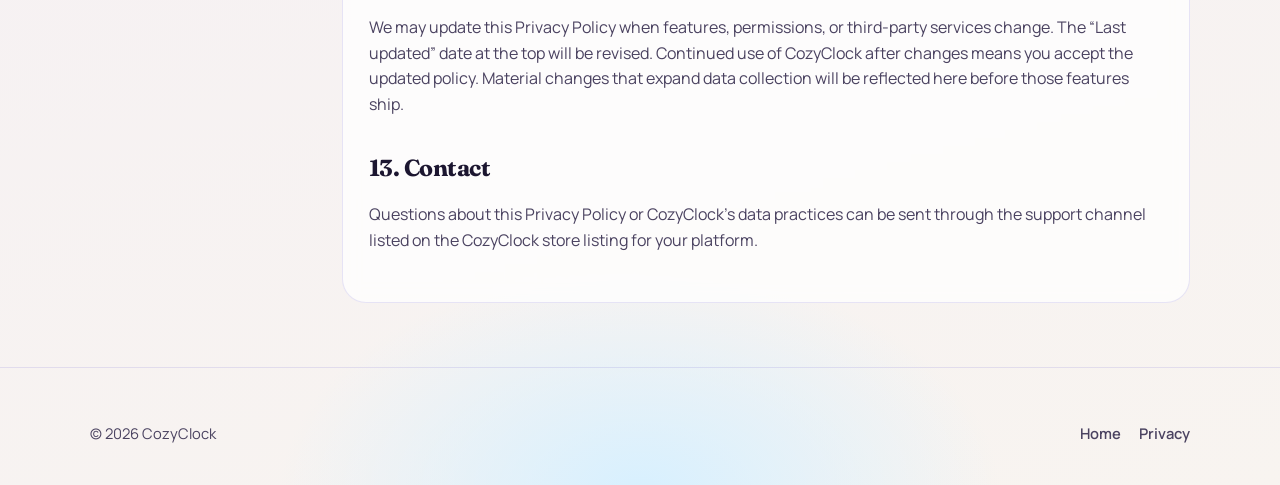
==== commit 6755f4d2: "Update privacy.html" ====
--- a/privacy.html
+++ b/privacy.html
@@ -4,7 +4,7 @@
   <meta charset="UTF-8" />
   <meta name="viewport" content="width=device-width, initial-scale=1" />
   <title>Privacy Policy — CozyClock</title>
-  <meta name="description" content="Privacy Policy for CozyClock, covering local data, notifications, advertising, handwriting recognition, and app permissions." />
+  <meta name="description" content="Privacy Policy for CozyClock, covering local alarms and notes, step counts, notifications, advertising, handwriting recognition, and app permissions." />
   <meta name="theme-color" content="#5B4FCF" />
   <link rel="icon" href="assets/favicon.png" type="image/png" />
   <link rel="preconnect" href="https://fonts.googleapis.com" />
@@ -33,7 +33,7 @@
   <main>
     <div class="container page-hero">
       <h1>Privacy Policy</h1>
-      <p class="meta">Last updated: August 17, 2026 · Applies to CozyClock for Android and iOS</p>
+      <p class="meta">Last updated: October 4, 2026 · Applies to CozyClock for Android and iOS</p>
     </div>
 
     <section class="legal">
@@ -61,16 +61,17 @@
           <h2 id="overview">1. Overview</h2>
           <p>
             CozyClock (“we”, “us”, “the app”) is a local productivity clock for gentle <strong>interval alarms</strong>,
-            <strong>tasks with reminders</strong>, and <strong>timer templates</strong> (coffee, exercise, focus, kitchen, wellness).
-          </p>
-          <p>
-            You do <strong>not</strong> need an account to use CozyClock. Core content you create — alarms, tasks, timer paces,
-            and appearance settings — is stored on your device. This policy explains what the app stores locally, which
-            system permissions it uses, and how third-party services (ads, on-device recognition, optional over-the-air updates)
+            <strong>notes with reminders</strong>, <strong>timer templates</strong> (coffee, exercise, focus, kitchen, wellness),
+            and <strong>Cozy Steps</strong> (today’s step count from your phone or a connected watch).
+          </p>
+          <p>
+            You do <strong>not</strong> need an account to use CozyClock. Core content you create — alarms, notes, timer paces,
+            appearance settings, and today’s step total — is stored on your device. This policy explains what the app stores locally,
+            which system permissions it uses, and how third-party services (ads, on-device recognition, optional over-the-air updates)
             may process limited technical data.
           </p>
           <div class="note">
-            CozyClock does not sell your personal information. We do not operate a user profile or cloud sync for alarms and tasks in the current release.
+            CozyClock does not sell your personal information. We do not operate a user profile or cloud sync for alarms, notes, or steps in the current release.
           </div>
 
           <h2 id="data-we-store">2. Data we store on your device</h2>
@@ -86,13 +87,18 @@
             <tbody>
               <tr>
                 <td>Interval alarms</td>
-                <td>Name, start/end window, interval minutes, repeat days, enabled state</td>
+                <td>Name, start/end window, interval minutes, repeat days, enabled state, vibration, sound (system or the bundled cozy tone)</td>
                 <td>On-device preferences</td>
               </tr>
               <tr>
-                <td>Tasks</td>
-                <td>Title, notes, due date/time, priority, reminder style, completion status</td>
+                <td>Notes</td>
+                <td>Title, notes, due date/time, whether the due time includes a clock time, priority, reminder style (notification, alarm sound, or silent nudge), repeat (none, once, daily, weekly), completion status</td>
                 <td>On-device SQLite database (<code>cozyclock.db</code>)</td>
+              </tr>
+              <tr>
+                <td>Shared text</td>
+                <td>Text you send into CozyClock from another app, or a <code>cozyclock://</code> link, used to prefill a new note</td>
+                <td>Held in memory until you save or leave the note; saved notes stay in the local database</td>
               </tr>
               <tr>
                 <td>Timer templates</td>
@@ -105,6 +111,11 @@
                 <td>On-device preferences</td>
               </tr>
               <tr>
+                <td>Cozy Steps</td>
+                <td>Daily goal (10,000 by default), whether you allowed step access, and a same-day phone-pedometer baseline used to compute today’s count</td>
+                <td>On-device preferences. The count itself is read at runtime from the phone pedometer or from Health and is not uploaded by CozyClock</td>
+              </tr>
+              <tr>
                 <td>Timezone (read)</td>
                 <td>Device timezone used only to schedule local notifications correctly</td>
                 <td>Read at runtime; not uploaded by CozyClock</td>
@@ -112,14 +123,21 @@
             </tbody>
           </table>
           <p>
+            After you allow steps, CozyClock reads <strong>today’s step count only</strong>. If a watch (Apple Health or Health Connect) has a count, that total is shown. Otherwise the phone pedometer is used. The two sources are not added together. The app requests <strong>read</strong> access and does not write workouts or other health records.
+          </p>
+          <p>
+            Join, create, and step-visibility controls are marked <strong>coming soon</strong> and are not a live social network. CozyClock does not upload your step count, name, or a friend list to its own servers. Any sample group names kept on the device are local placeholders, not other people’s accounts.
+          </p>
+          <p>
             Uninstalling the app, or clearing the app’s storage, removes this local data from that device.
-            We do not receive a copy of your alarm or task content through CozyClock’s own servers.
+            We do not receive a copy of your alarms, notes, or step totals through CozyClock’s own servers.
           </p>
 
           <h2 id="permissions">3. Permissions &amp; scopes (by app nature)</h2>
           <p>
-            CozyClock requests only the capabilities needed for alarms, reminders, timers, ads, recognition models, and updates.
-            It does <strong>not</strong> request access to your location, camera, microphone, contacts, photos library, SMS, health data, or Bluetooth.
+            CozyClock requests the capabilities needed for alarms, reminders, timers, today’s steps, ads, recognition models, and updates.
+            It does <strong>not</strong> request access to your location, camera, microphone, contacts, photos library, SMS, or Bluetooth.
+            Step access is limited to reading today’s step count, and only after you allow it.
           </p>
 
           <h3>Android</h3>
@@ -133,7 +151,7 @@
             <tbody>
               <tr>
                 <td><code>INTERNET</code></td>
-                <td>Load banner ads (AdMob), download handwriting recognition models when needed, and fetch optional code updates (Shorebird).</td>
+                <td>Load banner ads (AdMob), download handwriting recognition models when needed, fetch optional code updates (Shorebird), and open the privacy page from More → About us.</td>
               </tr>
               <tr>
                 <td><code>ACCESS_NETWORK_STATE</code></td>
@@ -141,7 +159,7 @@
               </tr>
               <tr>
                 <td><code>POST_NOTIFICATIONS</code></td>
-                <td>Show local notifications for interval alarms, task reminders, and completed timers.</td>
+                <td>Show local notifications for interval alarms, note reminders, and completed timers.</td>
               </tr>
               <tr>
                 <td><code>SCHEDULE_EXACT_ALARM</code> / <code>USE_EXACT_ALARM</code></td>
@@ -157,11 +175,35 @@
               </tr>
               <tr>
                 <td><code>USE_FULL_SCREEN_INTENT</code></td>
-                <td>Present high-priority / urgent timer or task alerts in a full-screen style when the platform allows it.</td>
-              </tr>
-              <tr>
-                <td><code>WAKE_LOCK</code> (library)</td>
-                <td>Helps background scheduling and ad/network components keep short wake windows while work completes.</td>
+                <td>Present high-priority alarm, timer, or note alerts in a full-screen style when the platform allows it.</td>
+              </tr>
+              <tr>
+                <td><code>TURN_SCREEN_ON</code></td>
+                <td>Turn the screen on so an alarm can be seen and stopped when it rings.</td>
+              </tr>
+              <tr>
+                <td><code>FOREGROUND_SERVICE</code> / <code>FOREGROUND_SERVICE_MEDIA_PLAYBACK</code></td>
+                <td>Keep alarm audio playing while the ring screen is in the foreground.</td>
+              </tr>
+              <tr>
+                <td><code>WAKE_LOCK</code></td>
+                <td>Helps the alarm and short network work finish without the CPU sleeping immediately.</td>
+              </tr>
+              <tr>
+                <td><code>ACCESS_NOTIFICATION_POLICY</code></td>
+                <td>Declared with alarm playback so rings can be presented as alarms. CozyClock does not read the contents of your other notifications.</td>
+              </tr>
+              <tr>
+                <td><code>READ_EXTERNAL_STORAGE</code></td>
+                <td>Declared with the alarm feature on older Android versions. CozyClock does not browse your photos or files; alarm sounds are the system tone or the bundled cozy sound.</td>
+              </tr>
+              <tr>
+                <td><code>ACTIVITY_RECOGNITION</code></td>
+                <td>Count today’s steps from the phone pedometer when a watch total is not used.</td>
+              </tr>
+              <tr>
+                <td><code>health.READ_STEPS</code></td>
+                <td>Read today’s step total from Health Connect, including a connected watch. Read only; CozyClock does not write health data.</td>
               </tr>
               <tr>
                 <td>Advertising ID / AdServices (<code>AD_ID</code>, Topics, Attribution)</td>
@@ -181,7 +223,27 @@
             <tbody>
               <tr>
                 <td>Notifications (alert, badge, sound)</td>
-                <td>Deliver local alarms, task reminders, and timer completion alerts. Requested when you use notification features.</td>
+                <td>Deliver local alarms, note reminders, and timer completion alerts. Requested when you use notification features.</td>
+              </tr>
+              <tr>
+                <td>AlarmKit</td>
+                <td>Schedule Clock-style alarms that can ring when CozyClock is closed, on iOS versions that support AlarmKit.</td>
+              </tr>
+              <tr>
+                <td>Local network (Bonjour <code>_alarmkit._tcp</code>)</td>
+                <td>Used by AlarmKit so those alarms can ring when the app is closed. CozyClock does not scan your home network for other devices.</td>
+              </tr>
+              <tr>
+                <td>Motion</td>
+                <td>Count today’s steps from the iPhone pedometer when an Apple Watch total is not used.</td>
+              </tr>
+              <tr>
+                <td>Health (read steps)</td>
+                <td>Read today’s step count from Apple Health, including Apple Watch, after you allow access. CozyClock does not write health data.</td>
+              </tr>
+              <tr>
+                <td>Background audio and background fetch</td>
+                <td>Support alarm playback and rescheduling used by the alarm libraries.</td>
               </tr>
               <tr>
                 <td>Network access</td>
@@ -190,8 +252,8 @@
             </tbody>
           </table>
           <p>
-            CozyClock does not currently declare App Tracking Transparency (ATT) prompts or camera/mic/location usage descriptions,
-            because those hardware/tracking scopes are not part of the app’s core feature set.
+            CozyClock does not currently declare App Tracking Transparency (ATT) prompts or camera, microphone, or location usage descriptions,
+            because those scopes are not part of the app’s feature set.
           </p>
 
           <h2 id="ads">4. Advertising (Google AdMob)</h2>
@@ -234,7 +296,7 @@
             basic device/app version information needed to deliver the correct patch.
           </p>
           <p>
-            Update checks are intended for bug fixes and improvements; they are not used to sync your alarms or tasks to our servers.
+            Update checks are intended for bug fixes and improvements; they are not used to sync your alarms, notes, or steps to our servers.
           </p>
 
           <h2 id="third-parties">7. Third-party services summary</h2>
@@ -261,6 +323,11 @@
                 <td>Shorebird (when enabled)</td>
                 <td>Optional code updates</td>
                 <td>App/version technical data for patch delivery</td>
+              </tr>
+              <tr>
+                <td>Apple Health / Health Connect and the phone pedometer</td>
+                <td>Today’s step total</td>
+                <td>Read on the device after you allow access. CozyClock does not send this total to its own servers</td>
               </tr>
             </tbody>
           </table>
@@ -284,18 +351,20 @@
 
           <h2 id="retention">9. Retention &amp; deletion</h2>
           <ul>
-            <li><strong>Local app data:</strong> retained on your device until you delete items in-app, clear app storage, or uninstall.</li>
+            <li><strong>Local app data:</strong> retained on your device until you delete items in-app, clear app storage, or uninstall. That includes alarms, notes, timer paces, settings, the step goal, and the record that you allowed step access.</li>
             <li><strong>Ads / update / model providers:</strong> retained according to each provider’s policies.</li>
-            <li><strong>Scheduled notifications:</strong> removed or rescheduled when you disable or delete the related alarm/task/timer, or when system permission is revoked.</li>
+            <li><strong>Health and motion data:</strong> today’s step total is read from the system when you open Cozy Steps. CozyClock does not keep a cloud history of your steps. Revoking Health, Health Connect, or motion permission stops new reads.</li>
+            <li><strong>Scheduled notifications:</strong> removed or rescheduled when you disable or delete the related alarm, note, or timer, or when system permission is revoked.</li>
           </ul>
 
           <h2 id="your-choices">10. Your choices</h2>
           <ul>
-            <li>Deny or revoke notification permission in system settings (alarms/reminders may not fire).</li>
-            <li>Deny exact-alarm / full-screen intent capabilities where your OS allows (timing or alert presentation may be less precise).</li>
+            <li>Deny or revoke notification permission in system settings (alarms and reminders may not fire).</li>
+            <li>Deny exact-alarm, AlarmKit, or full-screen intent capabilities where your OS allows (timing or alert presentation may be less precise).</li>
+            <li>Deny motion, Health, or Health Connect step access (Cozy Steps will not show a count).</li>
             <li>Limit ad personalization via device advertising settings.</li>
             <li>Avoid handwriting features if you do not want ink recognition or model downloads.</li>
-            <li>Delete tasks/alarms in-app or uninstall CozyClock to remove local content.</li>
+            <li>Delete notes and alarms in-app, or uninstall CozyClock, to remove local content.</li>
           </ul>
 
           <h2 id="security">11. Security</h2>
--- a/css/style.css
+++ b/css/style.css
@@ -483,7 +483,7 @@
 
 .steps {
   display: grid;
-  grid-template-columns: repeat(3, 1fr);
+  grid-template-columns: repeat(4, 1fr);
   gap: 1.5rem;
   counter-reset: step;
 }
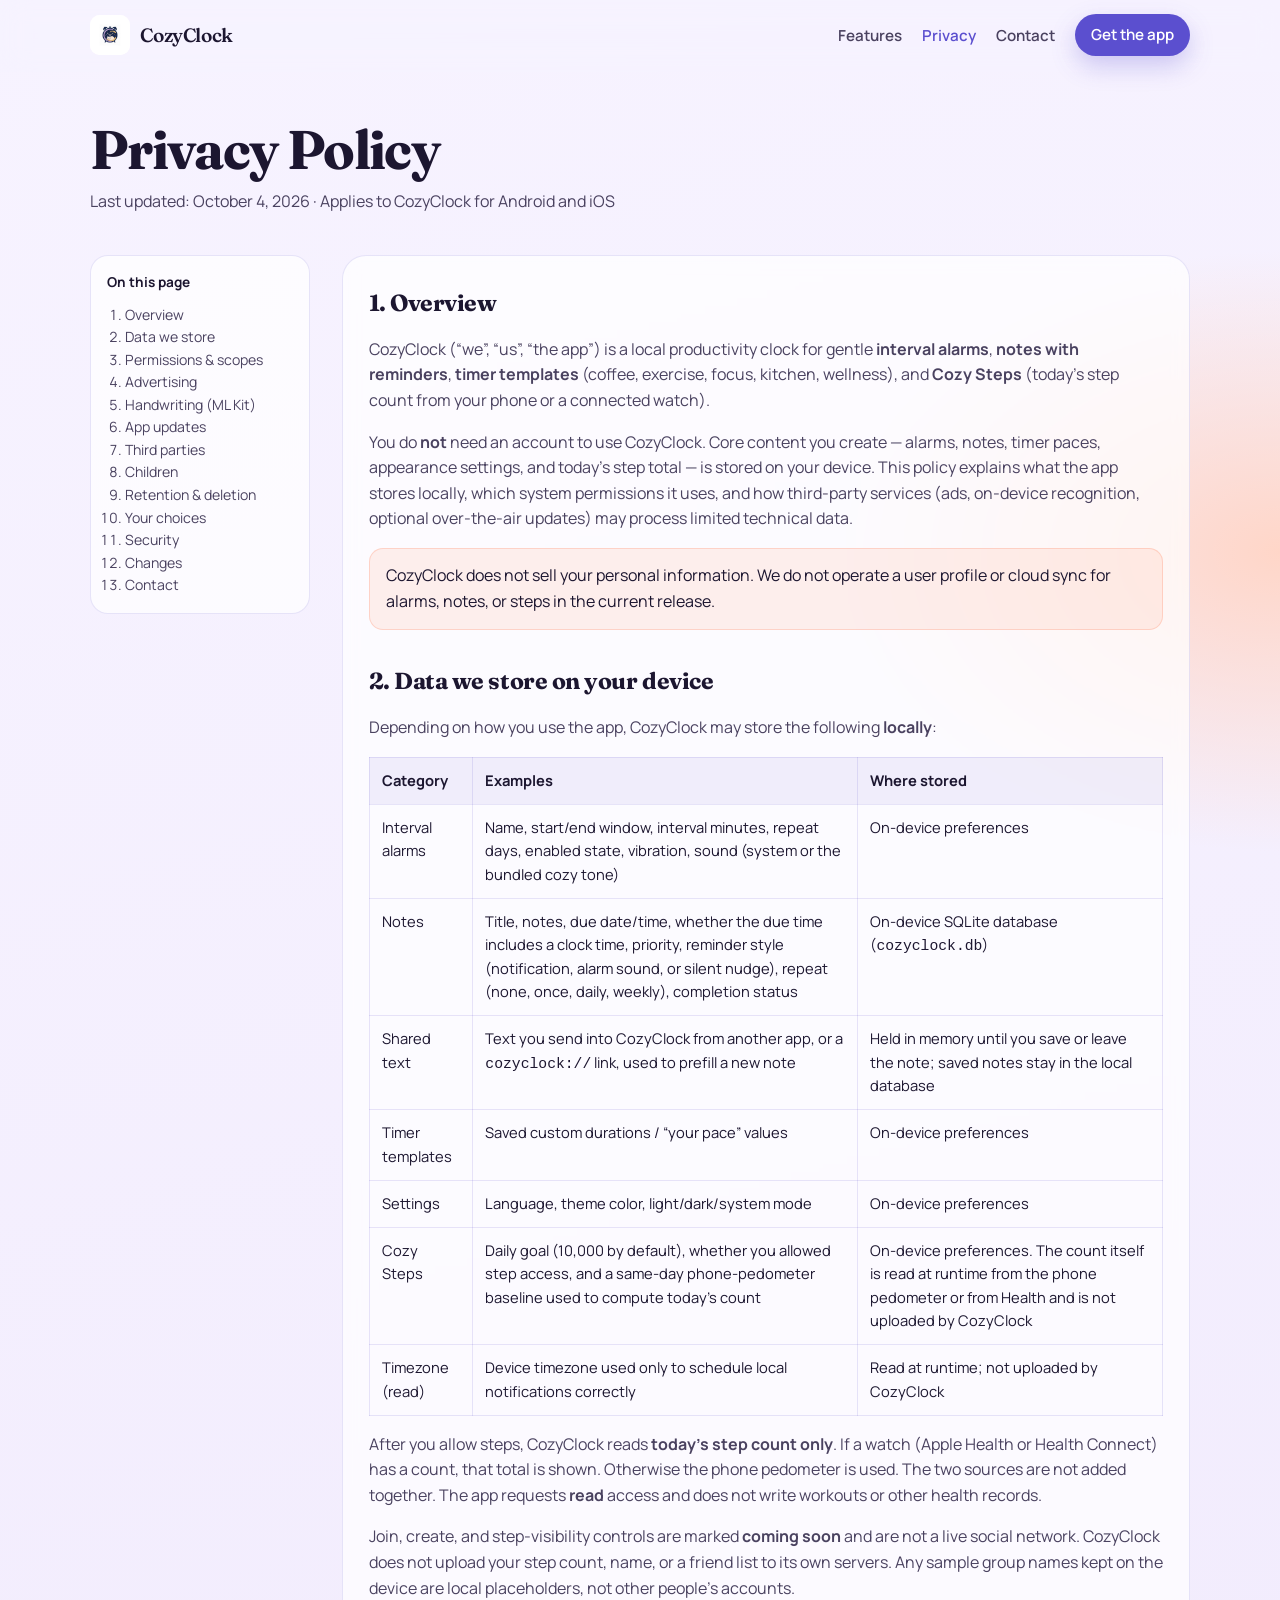
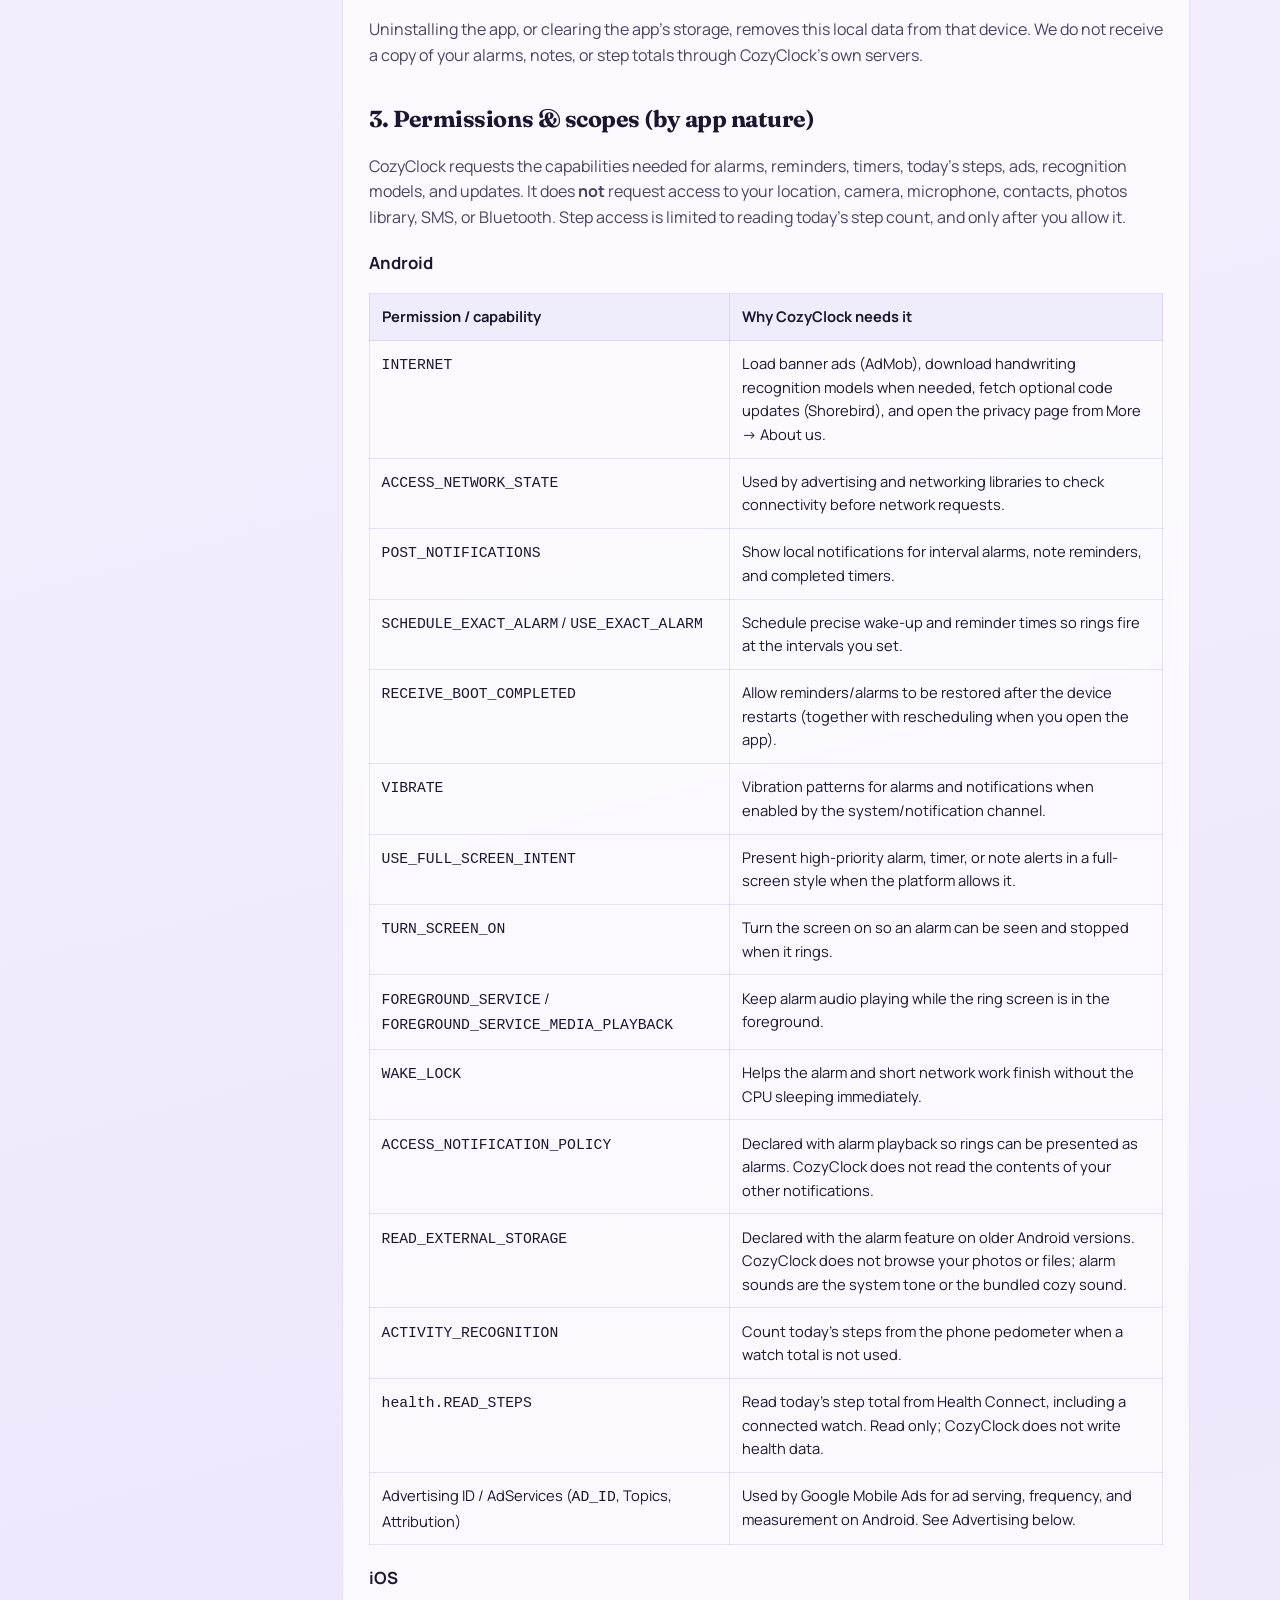
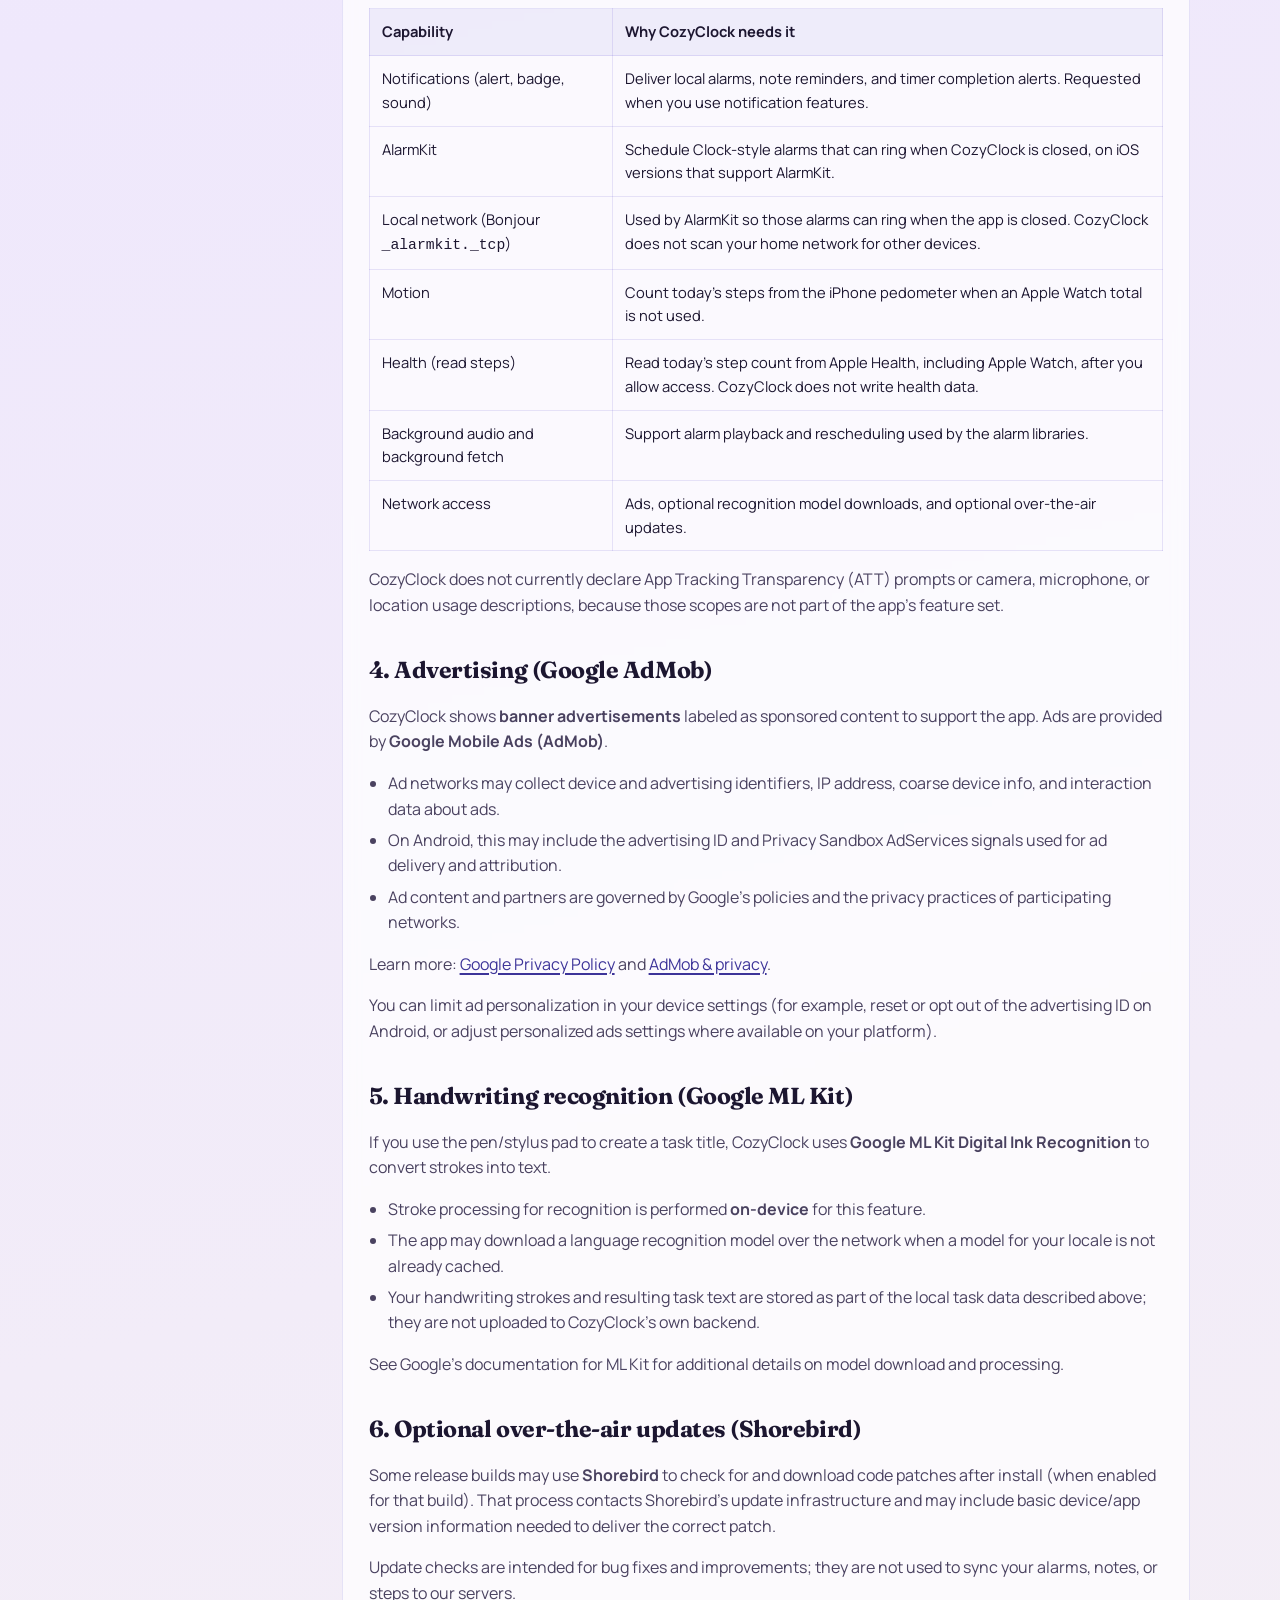
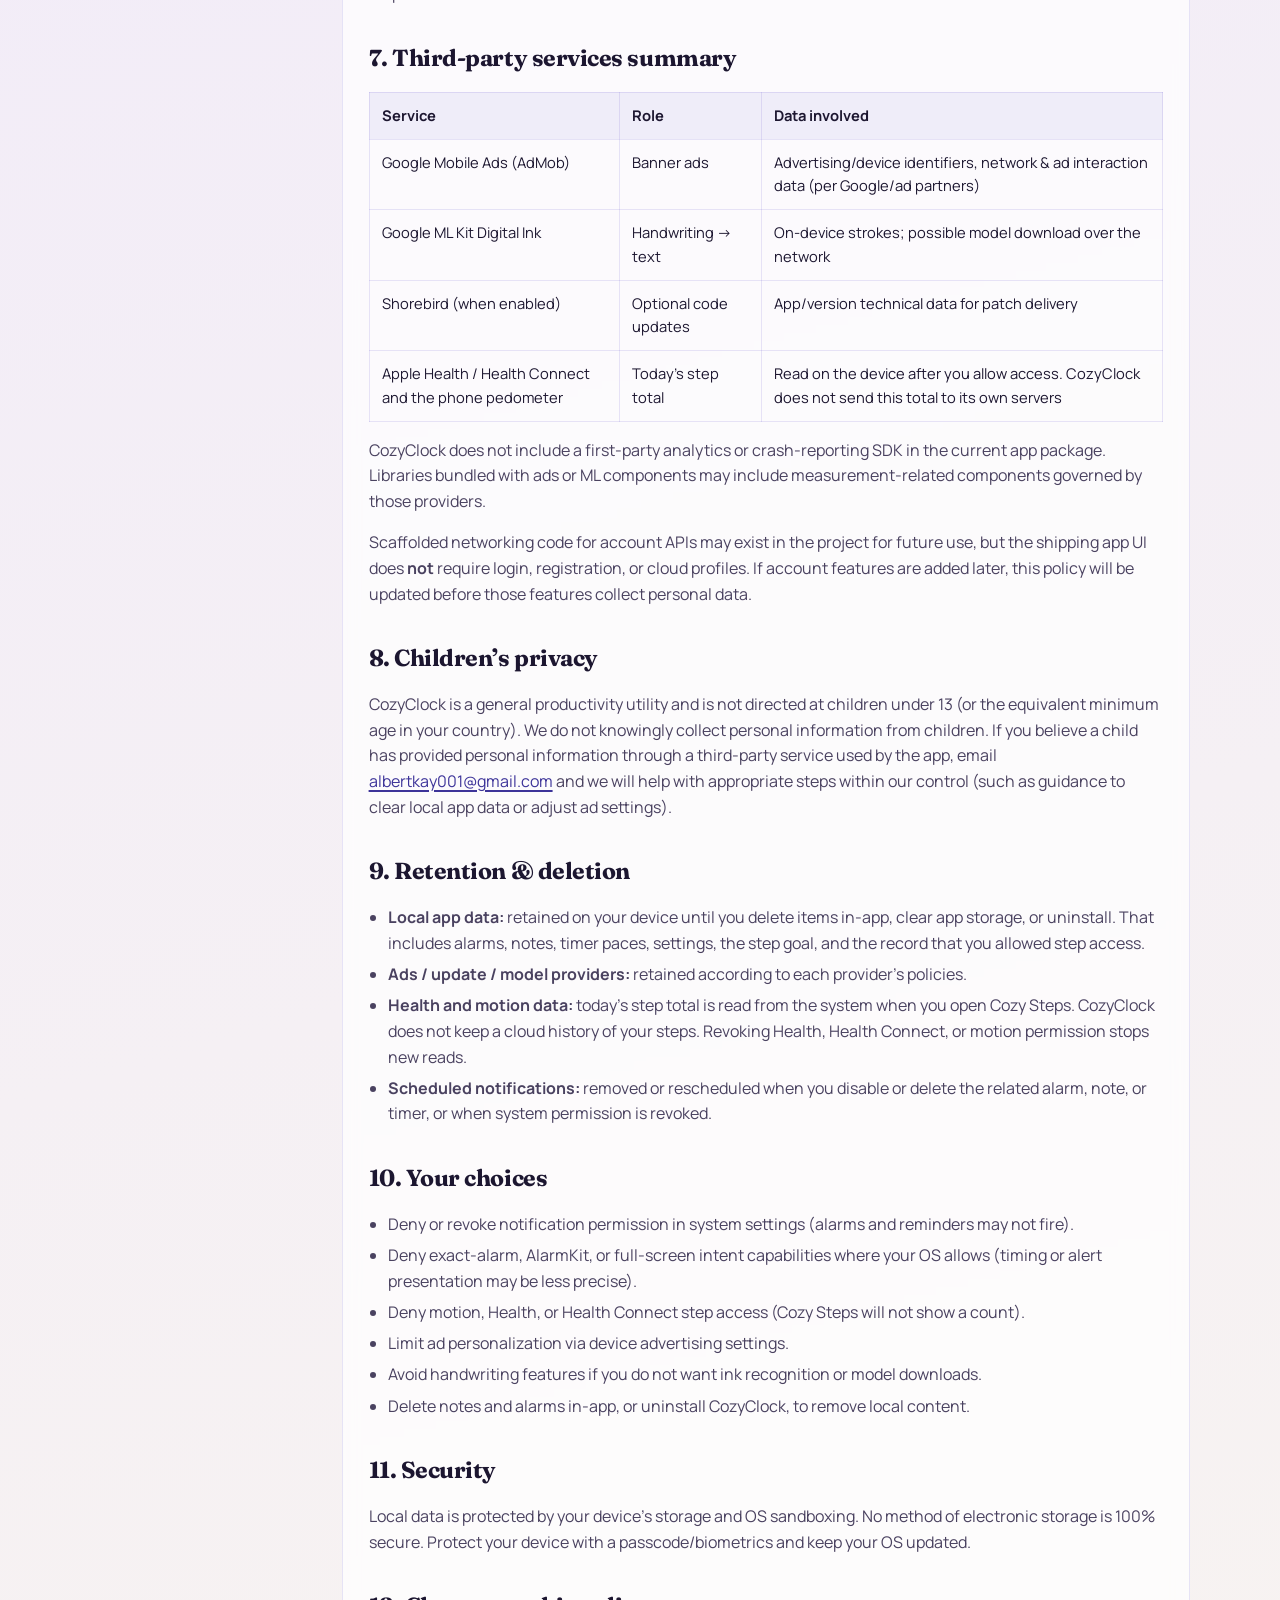
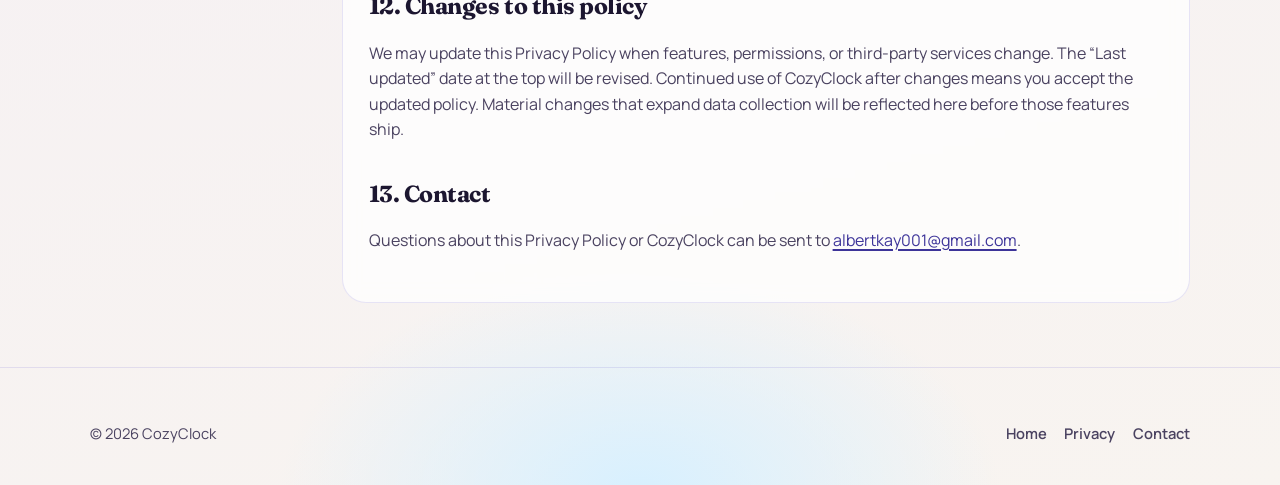
==== commit 190d5a8f: "Update privacy.html" ====
--- a/privacy.html
+++ b/privacy.html
@@ -25,6 +25,7 @@
       <ul class="nav-links" id="navLinks">
         <li><a href="index.html#features">Features</a></li>
         <li><a class="is-active" href="privacy.html">Privacy</a></li>
+        <li><a href="#contact">Contact</a></li>
         <li><a class="nav-cta" href="index.html#download">Get the app</a></li>
       </ul>
     </div>
@@ -345,7 +346,8 @@
           <p>
             CozyClock is a general productivity utility and is not directed at children under 13 (or the equivalent minimum age
             in your country). We do not knowingly collect personal information from children. If you believe a child has
-            provided personal information through a third-party service used by the app, contact us and we will help with
+            provided personal information through a third-party service used by the app, email
+            <a href="mailto:albertkay001@gmail.com">albertkay001@gmail.com</a> and we will help with
             appropriate steps within our control (such as guidance to clear local app data or adjust ad settings).
           </p>
 
@@ -382,7 +384,8 @@
 
           <h2 id="contact">13. Contact</h2>
           <p>
-            Questions about this Privacy Policy or CozyClock’s data practices can be sent through the support channel listed on the CozyClock store listing for your platform.
+            Questions about this Privacy Policy or CozyClock can be sent to
+            <a href="mailto:albertkay001@gmail.com">albertkay001@gmail.com</a>.
           </p>
         </article>
       </div>
@@ -395,6 +398,7 @@
       <ul class="footer-links">
         <li><a href="index.html">Home</a></li>
         <li><a href="privacy.html">Privacy</a></li>
+        <li><a href="index.html#contact">Contact</a></li>
       </ul>
     </div>
   </footer>
